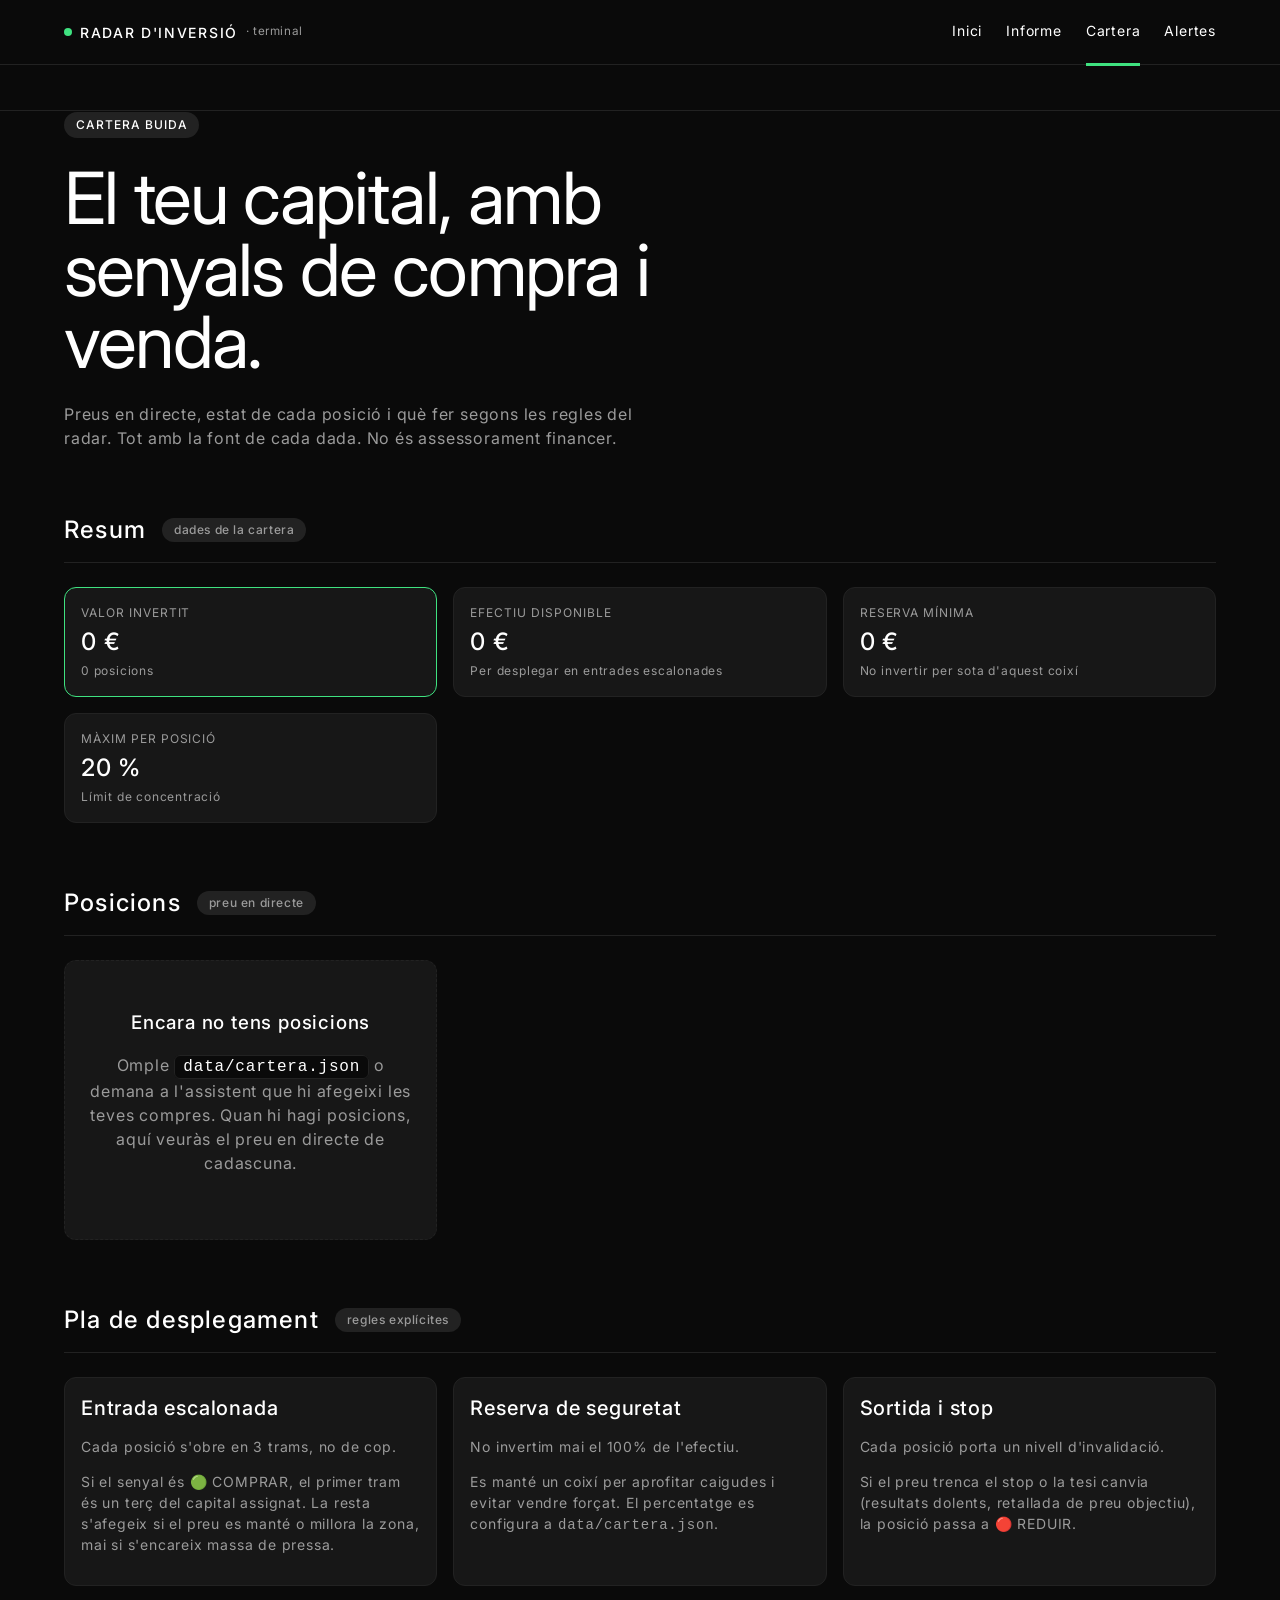
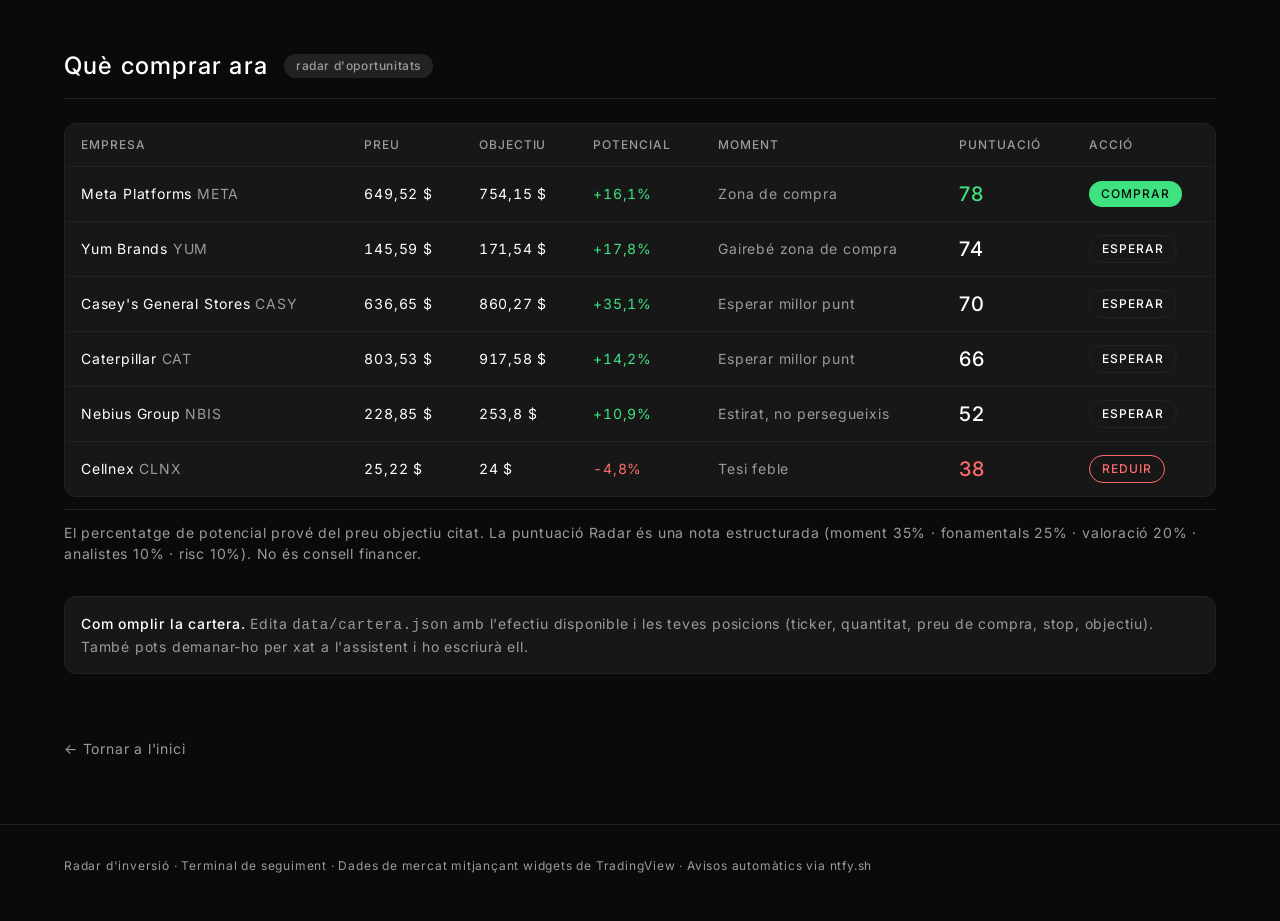
==== cartera.html @ 24cc60ab "Sandclock UI + cartera amb widgets, radar d'accio i alertes ntfy automatiques" ====
<!DOCTYPE html>
<html lang="ca">
<head>
<meta charset="UTF-8">
<meta name="viewport" content="width=device-width, initial-scale=1">
<title>Cartera · Radar d'inversió</title>
<link rel="stylesheet" href="assets/style.css">
</head>
<body>
<header class="site">
  <div class="wrap">
    <div class="brand"><span class="dot"></span> Radar d'inversió <small>· terminal</small></div>
    <nav class="top">
      <a href="index.html">Inici</a>
      <a href="reports/2026-09-11.html">Informe</a>
      <a href="cartera.html" class="active">Cartera</a>
      <a href="alertes.html">Alertes</a>
    </nav>
  </div>
</header>

<div id="ticker-tape"></div>

<main class="wrap">
  <section class="hero">
    <div class="badge">Cartera buida</div>
    <h1>El teu capital, amb senyals de compra i venda.</h1>
    <p>Preus en directe, estat de cada posició i què fer segons les regles del radar. Tot amb la font de cada dada. No és assessorament financer.</p>
  </section>

  <h2 class="section-title">Resum <span class="pill">dades de la cartera</span></h2>
  <div class="grid">
    <div class="stat live">
      <div class="lbl">Valor invertit</div>
      <div class="val" id="stat-invertit">— €</div>
      <div class="sub" id="stat-posicions">0 posicions</div>
    </div>
    <div class="stat">
      <div class="lbl">Efectiu disponible</div>
      <div class="val" id="stat-efectiu">— €</div>
      <div class="sub">Per desplegar en entrades escalonades</div>
    </div>
    <div class="stat">
      <div class="lbl">Reserva mínima</div>
      <div class="val" id="stat-reserva">— €</div>
      <div class="sub">No invertir per sota d'aquest coixí</div>
    </div>
    <div class="stat">
      <div class="lbl">Màxim per posició</div>
      <div class="val" id="stat-max">— %</div>
      <div class="sub">Límit de concentració</div>
    </div>
  </div>

  <h2 class="section-title">Posicions <span class="pill">preu en directe</span></h2>
  <div class="table-wrap" id="posicions-wrap" hidden>
    <table class="portfolio-table">
      <thead>
        <tr>
          <th>Empresa</th><th>Ticker</th><th>Quantitat</th><th>Preu compra</th>
          <th>Stop</th><th>Objectiu</th><th>Acció</th>
        </tr>
      </thead>
      <tbody id="posicions-body"></tbody>
    </table>
  </div>
  <div class="grid" id="portfolio-widgets" style="margin-top:16px"></div>

  <h2 class="section-title">Pla de desplegament <span class="pill">regles explícites</span></h2>
  <div class="grid">
    <div class="card">
      <h3>Entrada escalonada</h3>
      <p class="meta">Cada posició s'obre en 3 trams, no de cop.</p>
      <p style="color:var(--color-ash);font-size:14px">Si el senyal és 🟢 COMPRAR, el primer tram és un terç del capital assignat. La resta s'afegeix si el preu es manté o millora la zona, mai si s'encareix massa de pressa.</p>
    </div>
    <div class="card">
      <h3>Reserva de seguretat</h3>
      <p class="meta">No invertim mai el 100% de l'efectiu.</p>
      <p style="color:var(--color-ash);font-size:14px">Es manté un coixí per aprofitar caigudes i evitar vendre forçat. El percentatge es configura a <code>data/cartera.json</code>.</p>
    </div>
    <div class="card">
      <h3>Sortida i stop</h3>
      <p class="meta">Cada posició porta un nivell d'invalidació.</p>
      <p style="color:var(--color-ash);font-size:14px">Si el preu trenca el stop o la tesi canvia (resultats dolents, retallada de preu objectiu), la posició passa a 🔴 REDUIR.</p>
    </div>
  </div>

  <h2 class="section-title">Què comprar ara <span class="pill">radar d'oportunitats</span></h2>
  <div class="table-wrap">
    <table class="market-table" id="radar-table">
      <thead>
        <tr>
          <th>Empresa</th><th>Preu</th><th>Objectiu</th><th>Potencial</th>
          <th>Moment</th><th>Puntuació</th><th>Acció</th>
        </tr>
      </thead>
      <tbody id="radar-body">
        <tr><td colspan="7" class="lbl">Carregant…</td></tr>
      </tbody>
    </table>
  </div>
  <p class="source" style="margin-top:12px">El percentatge de potencial prové del preu objectiu citat. La puntuació Radar és una nota estructurada (moment 35% · fonamentals 25% · valoració 20% · analistes 10% · risc 10%). No és consell financer.</p>

  <div class="notice">
    <b>Com omplir la cartera.</b> Edita <code>data/cartera.json</code> amb l'efectiu disponible i les teves posicions (ticker, quantitat, preu de compra, stop, objectiu). També pots demanar-ho per xat a l'assistent i ho escriurà ell.
  </div>

  <a class="back" href="index.html">← Tornar a l'inici</a>
</main>

<footer class="site">
  <div class="wrap">
    Radar d'inversió · Terminal de seguiment · Dades de mercat mitjançant widgets de TradingView · Avisos automàtics via ntfy.sh
  </div>
</footer>

<script>
(function () {
  function getJSON(url) {
    if (location.protocol === "file:") return Promise.reject(new Error("file://"));
    return fetch(url, { cache: "no-store" }).then(function (r) { return r.json(); });
  }

  function fmt(n) {
    return (n === null || n === undefined) ? "—" : n.toLocaleString("ca-ES", { maximumFractionDigits: 2 });
  }

  var ACTION = {
    buy:    { cls: "buy",    label: "COMPRAR" },
    wait:   { cls: "wait",   label: "ESPERAR" },
    reduce: { cls: "reduce", label: "REDUIR" }
  };

  function scoreCls(s) { return s >= 75 ? "high" : (s >= 45 ? "mid" : "low"); }

  Promise.all([
    getJSON("data/cartera.json").catch(function () { return null; }),
    getJSON("data/radar.json").catch(function () { return null; })
  ]).then(function (res) {
    var c = res[0], radar = res[1];
    if (!c) return;

    var invertit = 0;
    (c.posicions || []).forEach(function (p) {
      invertit += (p.quantitat || 0) * (p.preu_compra || 0);
    });
    var efectiu = c.efectiu || 0;
    var total = invertit + efectiu;
    var reservaPct = (c.perfil && c.perfil.reserva_minima_pct) || 15;

    document.getElementById("stat-invertit").textContent = fmt(invertit) + " €";
    document.getElementById("stat-posicions").textContent = (c.posicions || []).length + " posicions";
    document.getElementById("stat-efectiu").textContent = fmt(efectiu) + " €";
    document.getElementById("stat-reserva").textContent = fmt(total * reservaPct / 100) + " €";
    document.getElementById("stat-max").textContent = ((c.perfil && c.perfil.max_pct_per_posicio) || 20) + " %";

    if ((c.posicions || []).length) {
      var wrap = document.getElementById("posicions-wrap");
      var body = document.getElementById("posicions-body");
      wrap.hidden = false;
      body.innerHTML = "";
      (c.posicions || []).forEach(function (p) {
        var a = ACTION[p.accio] || ACTION.wait;
        var tr = document.createElement("tr");
        tr.innerHTML =
          "<td>" + (p.nom || "") + "</td>" +
          "<td class='lbl'>" + (p.ticker || "") + "</td>" +
          "<td class='num'>" + fmt(p.quantitat) + "</td>" +
          "<td class='num'>" + fmt(p.preu_compra) + " €</td>" +
          "<td class='num'>" + fmt(p.stop) + "</td>" +
          "<td class='num'>" + fmt(p.objectiu) + "</td>" +
          "<td><span class='action " + a.cls + "'>" + a.label + "</span></td>";
        body.appendChild(tr);
      });
    }

    if (!radar) return;
    var tb = document.getElementById("radar-body");
    tb.innerHTML = "";
    (radar.empreses || []).forEach(function (e) {
      var a = ACTION[e.action] || ACTION.wait;
      var upCls = (e.upside_pct >= 0) ? "up" : "down";
      var moment = e.moment || "—";
      var tr = document.createElement("tr");
      tr.innerHTML =
        "<td>" + e.name + " <span class='lbl'>" + e.ticker + "</span></td>" +
        "<td class='num'>" + fmt(e.price) + " $</td>" +
        "<td class='num'>" + fmt(e.target) + " $</td>" +
        "<td class='num " + upCls + "'>" + (e.upside_pct > 0 ? "+" : "") + fmt(e.upside_pct) + "%</td>" +
        "<td class='lbl'>" + moment + "</td>" +
        "<td><span class='score " + scoreCls(e.score) + "'>" + e.score + "</span></td>" +
        "<td><span class='action " + a.cls + "'>" + a.label + "</span></td>";
      tb.appendChild(tr);
    });
  });
})();
</script>
<script src="assets/widgets.js"></script>
</body>
</html>
---- assets/style.css ----
@import url('https://fonts.googleapis.com/css2?family=Inter:wght@400;500&display=swap');
@import url('https://api.fontshare.com/v2/css?f[]=satoshi@400&display=swap');

/* ============================================================
   Sandclock — DeFi command terminal at midnight
   Matte black canvas, hairline graphite borders, one mint signal.
   ============================================================ */

:root {
  /* Colors */
  --color-abyss: #0a0a0a;
  --color-carbon: #171717;
  --color-graphite: #222222;
  --color-ash: #9b9b9b;
  --color-chalk: #ffffff;
  --color-signal-mint: #3fe280;
  /* Functional exception: negative money signal only (see Do's/Don'ts) */
  --color-signal-down: #ff6b6b;

  /* Typography */
  --font-aeonik: 'Satoshi', 'Inter', ui-sans-serif, system-ui, -apple-system, "Segoe UI", Roboto, sans-serif;
  --font-inter: 'Inter', ui-sans-serif, system-ui, -apple-system, "Segoe UI", Roboto, sans-serif;

  --text-caption: 14px;
  --text-body: 16px;
  --text-subheading: 20px;
  --text-heading-sm: 24px;
  --text-heading: 36px;
  --text-display: 72px;

  /* Spacing */
  --spacing-8: 8px;
  --spacing-16: 16px;
  --spacing-24: 24px;
  --spacing-32: 32px;
  --spacing-40: 40px;
  --spacing-48: 48px;
  --spacing-64: 64px;

  /* Layout */
  --page-max-width: 1200px;

  /* Radius */
  --radius-cards: 12px;
  --radius-pills: 9999px;
  --radius-buttons: 16px;

  /* Surface aliases */
  --bg: var(--color-abyss);
  --bg-card: var(--color-carbon);
  --border: var(--color-graphite);
  --text: var(--color-chalk);
  --muted: var(--color-ash);
  --accent: var(--color-signal-mint);
}

* { box-sizing: border-box; }

html { scroll-behavior: smooth; }

body {
  margin: 0;
  background: var(--color-abyss);
  color: var(--color-chalk);
  font-family: var(--font-inter);
  font-size: var(--text-body);
  font-weight: 400;
  line-height: 1.5;
  letter-spacing: 0.05em;
  min-height: 100vh;
  -webkit-font-smoothing: antialiased;
}

a { color: var(--color-chalk); text-decoration: none; }
a:hover { color: var(--color-signal-mint); }

.wrap { max-width: var(--page-max-width); margin: 0 auto; padding: 0 var(--spacing-24); }

/* ---------- Header ---------- */
header.site {
  border-bottom: 1px solid var(--color-graphite);
  background: var(--color-abyss);
  position: sticky;
  top: 0;
  z-index: 30;
}

header.site .wrap {
  display: flex;
  align-items: center;
  justify-content: space-between;
  height: 64px;
  gap: var(--spacing-16);
}

.brand {
  display: flex;
  align-items: center;
  gap: var(--spacing-8);
  font-weight: 500;
  font-size: var(--text-caption);
  text-transform: uppercase;
  letter-spacing: 0.12em;
}

.brand .dot {
  width: 8px;
  height: 8px;
  border-radius: var(--radius-pills);
  background: var(--color-signal-mint);
}

.brand small { color: var(--color-ash); font-weight: 400; text-transform: none; letter-spacing: 0.05em; }

nav.top { display: flex; align-items: center; gap: var(--spacing-24); }
nav.top a {
  color: var(--color-chalk);
  font-size: var(--text-caption);
  font-weight: 400;
  padding: 22px 0;
  border-bottom: 3px solid transparent;
}
nav.top a:hover { color: var(--color-chalk); }
nav.top a.active { border-bottom-color: var(--color-signal-mint); }

/* ---------- Buttons ---------- */
.btn {
  display: inline-flex;
  align-items: center;
  gap: var(--spacing-8);
  background: var(--color-signal-mint);
  color: var(--color-abyss);
  font-family: var(--font-inter);
  font-weight: 500;
  font-size: var(--text-body);
  letter-spacing: 0.05em;
  border: none;
  border-radius: var(--radius-buttons);
  padding: 12px 24px;
  cursor: pointer;
}
.btn:hover { filter: brightness(0.94); }
.btn.ghost {
  background: transparent;
  color: var(--color-chalk);
  border: 1px solid var(--color-graphite);
}
.btn.ghost:hover { border-color: var(--color-ash); filter: none; }
.btn.pill { border-radius: var(--radius-pills); }

/* ---------- Ticker tape ---------- */
#ticker-tape { height: 46px; border-bottom: 1px solid var(--color-graphite); background: var(--color-abyss); overflow: hidden; }

/* ---------- Hero ---------- */
.hero { padding: var(--spacing-80) 0 var(--spacing-48); }
.hero h1 {
  font-family: var(--font-aeonik);
  font-weight: 400;
  font-size: var(--text-display);
  line-height: 1;
  letter-spacing: -0.025em;
  margin: 0 0 var(--spacing-24);
  max-width: 16ch;
}
.hero p { color: var(--color-ash); max-width: 62ch; margin: 0; font-size: var(--text-body); }

.badge {
  display: inline-block;
  font-size: 12px;
  font-weight: 500;
  letter-spacing: 0.08em;
  text-transform: uppercase;
  color: var(--color-chalk);
  background: var(--color-graphite);
  padding: 4px 12px;
  border-radius: var(--radius-pills);
  margin-bottom: var(--spacing-24);
}

/* ---------- Section titles ---------- */
.section-title {
  display: flex;
  align-items: center;
  gap: var(--spacing-16);
  font-size: var(--text-heading-sm);
  font-weight: 500;
  letter-spacing: 1.2px;
  line-height: 1.33;
  margin: var(--spacing-64) 0 var(--spacing-24);
  padding-bottom: var(--spacing-16);
  border-bottom: 1px solid var(--color-graphite);
}
.section-title .pill {
  font-size: 12px;
  font-weight: 500;
  color: var(--color-ash);
  background: var(--color-graphite);
  border: none;
  border-radius: var(--radius-pills);
  padding: 4px 12px;
  letter-spacing: 0.05em;
}

/* ---------- Cards ---------- */
.grid { display: grid; gap: var(--spacing-16); grid-template-columns: repeat(auto-fill, minmax(320px, 1fr)); }

.card {
  background: var(--color-carbon);
  border: 1px solid var(--color-graphite);
  border-radius: var(--radius-cards);
  padding: var(--spacing-16);
}
.card h3 { margin: 0 0 var(--spacing-8); font-size: var(--text-subheading); font-weight: 500; line-height: 1.4; }
.card .meta { color: var(--color-ash); font-size: var(--text-caption); margin-bottom: var(--spacing-8); }

.op { border-left: 1px solid var(--color-graphite); }
.op.green, .op.red, .op.amber { border-left: 1px solid var(--color-graphite); }

.tags { display: flex; flex-wrap: wrap; gap: var(--spacing-8); margin-top: var(--spacing-8); }
.tag {
  font-size: 12px;
  font-weight: 500;
  padding: 4px 12px;
  border-radius: var(--radius-pills);
  background: var(--color-graphite);
  color: var(--color-chalk);
  border: none;
}
.tag.noticia, .tag.estimacio, .tag.rumor { color: var(--color-chalk); }

.ticker { color: var(--color-ash); font-size: var(--text-caption); font-weight: 400; }
.op .row { margin: var(--spacing-8) 0; font-size: var(--text-caption); }
.op .row b { font-weight: 500; color: var(--color-chalk); }
.op .row span { color: var(--color-ash); }

.risk {
  background: var(--color-abyss);
  border: 1px solid var(--color-graphite);
  border-radius: var(--radius-cards);
  padding: 12px;
  font-size: var(--text-caption);
  margin-top: var(--spacing-16);
  color: var(--color-ash);
}
.risk b { color: var(--color-chalk); font-weight: 500; }

.source {
  font-size: var(--text-caption);
  color: var(--color-ash);
  margin-top: var(--spacing-16);
  padding-top: 12px;
  border-top: 1px solid var(--color-graphite);
}
.source a { color: var(--color-ash); text-decoration: underline; text-underline-offset: 3px; }
.source a:hover { color: var(--color-signal-mint); }

/* ---------- Opportunity hero (live signal) ---------- */
.op-hero {
  background: var(--color-carbon);
  border: 1px solid var(--color-signal-mint);
  border-radius: var(--radius-cards);
  padding: var(--spacing-24);
}
.op-hero .pct { font-size: var(--text-heading); font-weight: 500; color: var(--color-signal-mint); line-height: 1.11; }
.op-hero .pct.neg { color: var(--color-signal-down); }
.op-hero h3 { margin: var(--spacing-8) 0 4px; font-size: var(--text-subheading); font-weight: 500; }
.op-hero .sub { color: var(--color-ash); font-size: var(--text-caption); }

/* ---------- Action labels ---------- */
.action {
  display: inline-flex;
  align-items: center;
  gap: 6px;
  font-size: 12px;
  font-weight: 500;
  letter-spacing: 0.08em;
  text-transform: uppercase;
  border-radius: var(--radius-pills);
  padding: 4px 12px;
  white-space: nowrap;
}
.action.buy { background: var(--color-signal-mint); color: var(--color-abyss); }
.action.wait { background: transparent; color: var(--color-chalk); border: 1px solid var(--color-graphite); }
.action.reduce { background: transparent; color: var(--color-signal-down); border: 1px solid var(--color-signal-down); }

.score { font-size: var(--text-subheading); font-weight: 500; }
.score.high { color: var(--color-signal-mint); }
.score.mid { color: var(--color-chalk); }
.score.low { color: var(--color-signal-down); }

/* ---------- Counter ---------- */
.counter { display: flex; gap: var(--spacing-48); flex-wrap: wrap; margin: var(--spacing-24) 0 0; }
.counter div { min-width: 96px; }
.counter .n { font-size: var(--text-heading); font-weight: 500; line-height: 1.11; color: var(--color-chalk); }
.counter .l { font-size: 12px; color: var(--color-ash); text-transform: uppercase; letter-spacing: 0.08em; margin-top: 4px; }

/* ---------- Report head / list ---------- */
.report-head { padding: var(--spacing-64) 0 var(--spacing-16); }
.report-head h1 { font-family: var(--font-aeonik); font-weight: 400; font-size: var(--text-heading); line-height: 1.11; letter-spacing: -0.01em; margin: var(--spacing-8) 0; max-width: 24ch; }
.report-head .meta { color: var(--color-ash); font-size: var(--text-caption); }

.report-item {
  display: flex;
  justify-content: space-between;
  align-items: center;
  gap: var(--spacing-16);
  padding: var(--spacing-16);
  border: 1px solid var(--color-graphite);
  border-radius: var(--radius-cards);
  background: var(--color-carbon);
  margin-bottom: var(--spacing-8);
}
.report-item .date { color: var(--color-ash); font-size: var(--text-caption); min-width: 110px; }
.report-item .title { flex: 1; font-weight: 500; }
.report-item:hover { border-color: var(--color-ash); }
.report-item .count { color: var(--color-ash); font-size: 12px; text-transform: uppercase; letter-spacing: 0.08em; }

.search {
  width: 100%;
  padding: 12px 16px;
  border-radius: var(--radius-cards);
  border: 1px solid var(--color-graphite);
  background: var(--color-carbon);
  color: var(--color-chalk);
  font-family: var(--font-inter);
  font-size: var(--text-caption);
  letter-spacing: 0.05em;
  margin-bottom: var(--spacing-16);
}
.search:focus { outline: none; border-color: var(--color-signal-mint); }
.search::placeholder { color: var(--color-ash); }

/* ---------- Feed ---------- */
.filters { display: flex; flex-wrap: wrap; gap: var(--spacing-8); margin: var(--spacing-8) 0 var(--spacing-24); }
.filters button {
  background: transparent;
  border: 1px solid var(--color-graphite);
  color: var(--color-ash);
  border-radius: var(--radius-pills);
  padding: 6px 16px;
  font-family: var(--font-inter);
  font-size: 12px;
  font-weight: 500;
  letter-spacing: 0.08em;
  text-transform: uppercase;
  cursor: pointer;
}
.filters button:hover { color: var(--color-chalk); }
.filters button.active { background: var(--color-chalk); color: var(--color-abyss); border-color: var(--color-chalk); }

.feed { display: flex; flex-direction: column; gap: var(--spacing-8); }

.feed-item {
  display: flex;
  gap: var(--spacing-16);
  align-items: flex-start;
  padding: var(--spacing-16);
  border: 1px solid var(--color-graphite);
  border-radius: var(--radius-cards);
  background: var(--color-carbon);
}
.feed-item[data-region] { border-left: 1px solid var(--color-graphite); }
.feed-item:hover { border-color: var(--color-ash); }

.feed-item .fbadge {
  flex: 0 0 auto;
  font-size: 12px;
  font-weight: 500;
  letter-spacing: 0.08em;
  text-transform: uppercase;
  padding: 4px 12px;
  border-radius: var(--radius-pills);
  background: var(--color-graphite);
  color: var(--color-chalk);
  margin-top: 2px;
  white-space: nowrap;
}
.feed-item h4 { margin: 0; font-size: var(--text-caption); font-weight: 500; letter-spacing: 0.7px; }
.feed-item p { margin: 4px 0 0; color: var(--color-ash); font-size: var(--text-caption); }
.feed-item .fsrc { margin-top: var(--spacing-8); }
.feed-item .fsrc a { font-size: 12px; color: var(--color-ash); text-decoration: underline; text-underline-offset: 3px; }
.feed-item .fsrc a:hover { color: var(--color-signal-mint); }

/* ---------- Tables ---------- */
.table-wrap { border: 1px solid var(--color-graphite); border-radius: var(--radius-cards); overflow-x: auto; background: var(--color-carbon); }
.market-table { width: 100%; border-collapse: collapse; font-size: var(--text-caption); }
.market-table th, .market-table td { text-align: left; padding: 12px 16px; border-bottom: 1px solid var(--color-graphite); }
.market-table th { color: var(--color-ash); font-weight: 500; font-size: 12px; text-transform: uppercase; letter-spacing: 0.08em; }
.market-table tr:last-child td { border-bottom: none; }
.market-table td.num { font-variant-numeric: tabular-nums; }
.market-table .lbl { color: var(--color-ash); }
.lbl { color: var(--color-ash); }
.up { color: var(--color-signal-mint); }
.down { color: var(--color-signal-down); }

/* ---------- Notice ---------- */
.notice {
  background: var(--color-carbon);
  border: 1px solid var(--color-graphite);
  border-radius: var(--radius-cards);
  padding: var(--spacing-16);
  font-size: var(--text-caption);
  color: var(--color-ash);
  margin: var(--spacing-32) 0;
}
.notice b { color: var(--color-chalk); font-weight: 500; }

/* ---------- Widgets ---------- */
.widget-box {
  background: var(--color-carbon);
  border: 1px solid var(--color-graphite);
  border-radius: var(--radius-cards);
  padding: var(--spacing-8);
  min-height: 240px;
  overflow: hidden;
}
.widget-box.live { border-color: var(--color-signal-mint); }
.widget-box .wlabel { font-size: 12px; text-transform: uppercase; letter-spacing: 0.08em; color: var(--color-ash); padding: var(--spacing-8) var(--spacing-8) 0; }

/* ---------- Portfolio ---------- */
.portfolio-table { width: 100%; border-collapse: collapse; font-size: var(--text-caption); }
.portfolio-table th, .portfolio-table td { text-align: left; padding: 12px 16px; border-bottom: 1px solid var(--color-graphite); white-space: nowrap; }
.portfolio-table th { color: var(--color-ash); font-weight: 500; font-size: 12px; text-transform: uppercase; letter-spacing: 0.08em; }
.portfolio-table td.num { font-variant-numeric: tabular-nums; text-align: right; }

.stat { background: var(--color-carbon); border: 1px solid var(--color-graphite); border-radius: var(--radius-cards); padding: var(--spacing-16); }
.stat.live { border-color: var(--color-signal-mint); }
.stat .lbl { font-size: 12px; text-transform: uppercase; letter-spacing: 0.08em; color: var(--color-ash); }
.stat .val { font-size: var(--text-heading-sm); font-weight: 500; margin-top: 4px; line-height: 1.33; }
.stat .sub { font-size: 12px; color: var(--color-ash); margin-top: 4px; }

.empty {
  border: 1px dashed var(--color-graphite);
  border-radius: var(--radius-cards);
  padding: var(--spacing-48) var(--spacing-24);
  text-align: center;
  color: var(--color-ash);
  background: var(--color-carbon);
}
.empty h3 { color: var(--color-chalk); font-weight: 500; margin: 0 0 var(--spacing-8); }
.empty code { background: var(--color-abyss); border: 1px solid var(--color-graphite); border-radius: 6px; padding: 2px 8px; color: var(--color-chalk); }

/* ---------- Alerts ---------- */
.alert-item {
  display: flex;
  gap: var(--spacing-16);
  align-items: flex-start;
  padding: var(--spacing-16);
  border: 1px solid var(--color-graphite);
  border-radius: var(--radius-cards);
  background: var(--color-carbon);
  margin-bottom: var(--spacing-8);
}
.alert-item .akind {
  flex: 0 0 auto;
  font-size: 12px;
  font-weight: 500;
  letter-spacing: 0.08em;
  text-transform: uppercase;
  border-radius: var(--radius-pills);
  padding: 4px 12px;
  background: var(--color-graphite);
  color: var(--color-chalk);
}
.alert-item .akind.price { background: var(--color-signal-mint); color: var(--color-abyss); }
.alert-item .akind.news { background: transparent; border: 1px solid var(--color-graphite); }
.alert-item h4 { margin: 0 0 4px; font-size: var(--text-caption); font-weight: 500; }
.alert-item p { margin: 0; font-size: var(--text-caption); color: var(--color-ash); }
.alert-item .atime { font-size: 12px; color: var(--color-ash); margin-top: var(--spacing-8); }

/* ---------- Services / misc ---------- */
.services { display: grid; gap: var(--spacing-16); grid-template-columns: repeat(auto-fit, minmax(260px, 1fr)); }
.service { background: var(--color-carbon); border: 1px solid var(--color-graphite); border-radius: var(--radius-cards); padding: var(--spacing-16); }
.service h4 { margin: 0 0 var(--spacing-8); font-size: var(--text-body); font-weight: 500; }
.service p { margin: 0; color: var(--color-ash); font-size: var(--text-caption); }

.back { display: inline-block; margin: var(--spacing-32) 0 0; color: var(--color-ash); font-size: var(--text-caption); }
.back:hover { color: var(--color-signal-mint); }

footer.site {
  border-top: 1px solid var(--color-graphite);
  margin-top: var(--spacing-64);
  padding: var(--spacing-32) 0 var(--spacing-48);
  color: var(--color-ash);
  font-size: 12px;
}

@media (max-width: 720px) {
  .hero h1 { font-size: 40px; }
  .report-item { flex-wrap: wrap; }
  nav.top { gap: var(--spacing-16); }
  nav.top a { font-size: 12px; }
  .counter { gap: var(--spacing-24); }
}
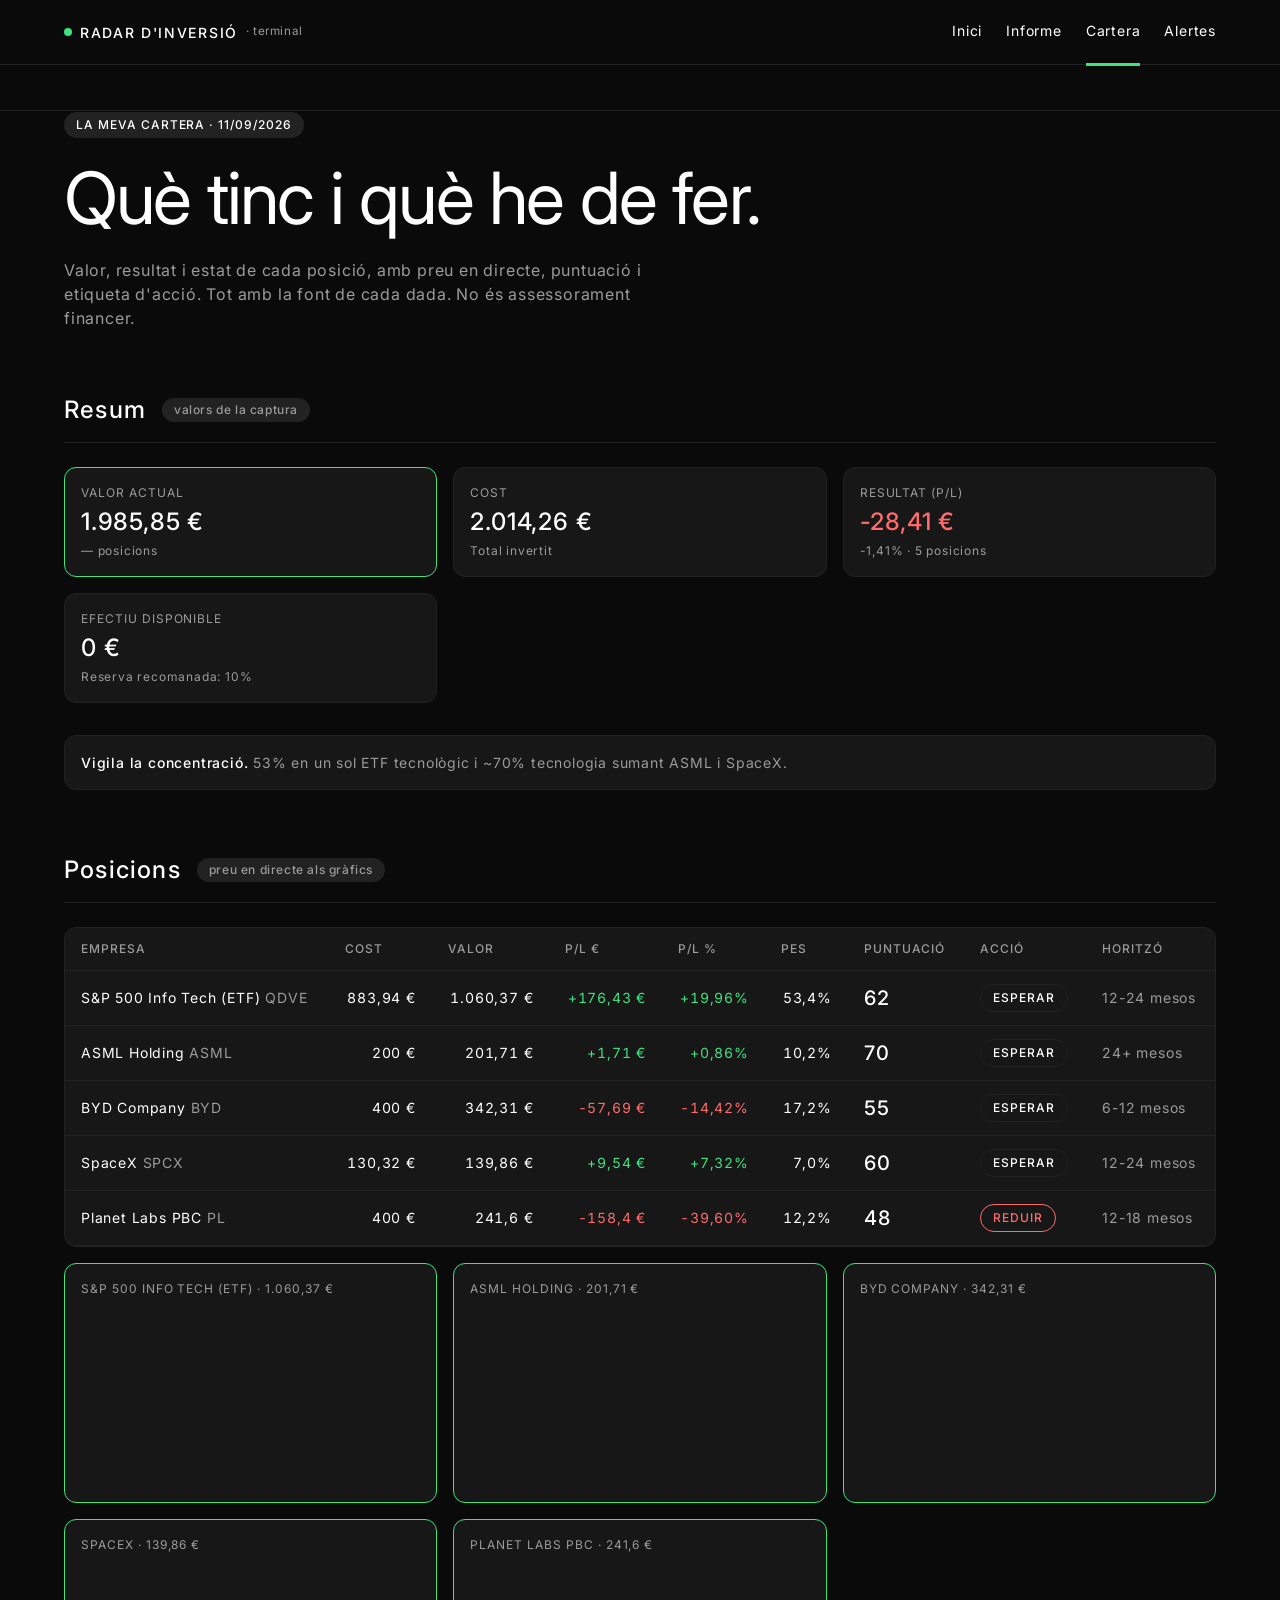
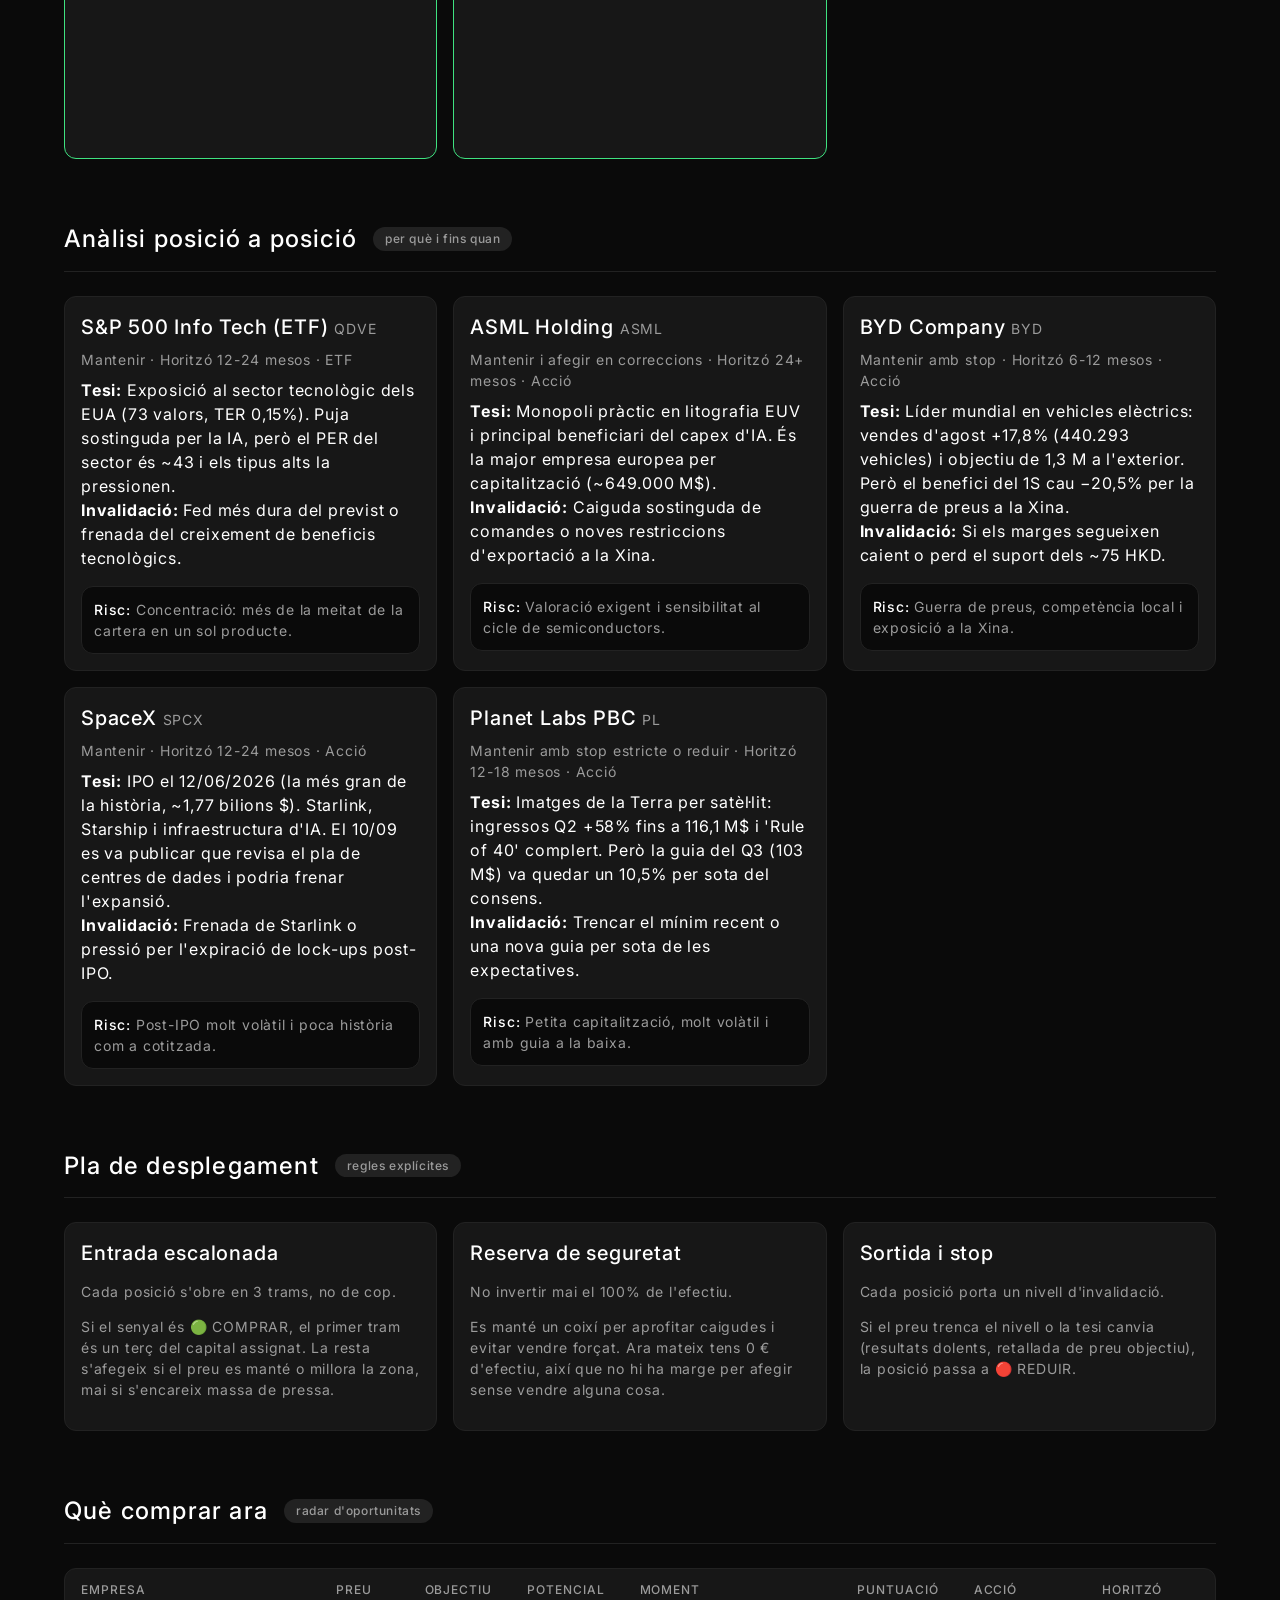
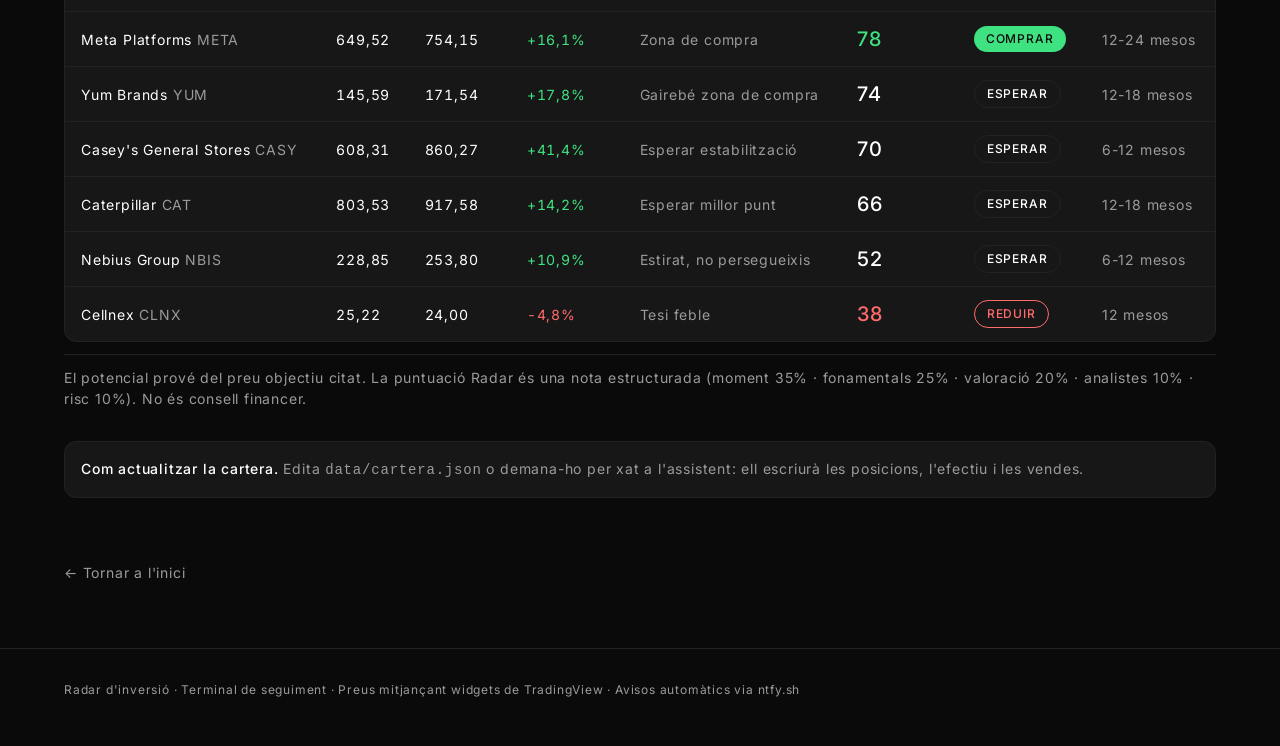
==== commit 3d4baa20: "informe nomes del dia + cartera de l'usuari amb analisi, horitzo i grafics" ====
--- a/cartera.html
+++ b/cartera.html
@@ -23,48 +23,54 @@
 
 <main class="wrap">
   <section class="hero">
-    <div class="badge">Cartera buida</div>
-    <h1>El teu capital, amb senyals de compra i venda.</h1>
-    <p>Preus en directe, estat de cada posició i què fer segons les regles del radar. Tot amb la font de cada dada. No és assessorament financer.</p>
+    <div class="badge">La meva cartera · 11/09/2026</div>
+    <h1>Què tinc i què he de fer.</h1>
+    <p>Valor, resultat i estat de cada posició, amb preu en directe, puntuació i etiqueta d'acció. Tot amb la font de cada dada. No és assessorament financer.</p>
   </section>
 
-  <h2 class="section-title">Resum <span class="pill">dades de la cartera</span></h2>
+  <h2 class="section-title">Resum <span class="pill">valors de la captura</span></h2>
   <div class="grid">
     <div class="stat live">
-      <div class="lbl">Valor invertit</div>
-      <div class="val" id="stat-invertit">— €</div>
-      <div class="sub" id="stat-posicions">0 posicions</div>
+      <div class="lbl">Valor actual</div>
+      <div class="val" id="s-valor">— €</div>
+      <div class="sub" id="s-posicions">— posicions</div>
+    </div>
+    <div class="stat">
+      <div class="lbl">Cost</div>
+      <div class="val" id="s-cost">— €</div>
+      <div class="sub">Total invertit</div>
+    </div>
+    <div class="stat">
+      <div class="lbl">Resultat (P/L)</div>
+      <div class="val" id="s-pl">— €</div>
+      <div class="sub" id="s-plpct">—</div>
     </div>
     <div class="stat">
       <div class="lbl">Efectiu disponible</div>
-      <div class="val" id="stat-efectiu">— €</div>
-      <div class="sub">Per desplegar en entrades escalonades</div>
-    </div>
-    <div class="stat">
-      <div class="lbl">Reserva mínima</div>
-      <div class="val" id="stat-reserva">— €</div>
-      <div class="sub">No invertir per sota d'aquest coixí</div>
-    </div>
-    <div class="stat">
-      <div class="lbl">Màxim per posició</div>
-      <div class="val" id="stat-max">— %</div>
-      <div class="sub">Límit de concentració</div>
-    </div>
-  </div>
-
-  <h2 class="section-title">Posicions <span class="pill">preu en directe</span></h2>
-  <div class="table-wrap" id="posicions-wrap" hidden>
+      <div class="val" id="s-efectiu">— €</div>
+      <div class="sub">Reserva recomanada: 10%</div>
+    </div>
+  </div>
+  <div class="notice" id="s-alerta" hidden></div>
+
+  <h2 class="section-title">Posicions <span class="pill">preu en directe als gràfics</span></h2>
+  <div class="table-wrap">
     <table class="portfolio-table">
       <thead>
         <tr>
-          <th>Empresa</th><th>Ticker</th><th>Quantitat</th><th>Preu compra</th>
-          <th>Stop</th><th>Objectiu</th><th>Acció</th>
+          <th>Empresa</th><th>Cost</th><th>Valor</th><th>P/L €</th><th>P/L %</th>
+          <th>Pes</th><th>Puntuació</th><th>Acció</th><th>Horitzó</th>
         </tr>
       </thead>
-      <tbody id="posicions-body"></tbody>
+      <tbody id="posicions-body">
+        <tr><td colspan="9" class="lbl">Carregant…</td></tr>
+      </tbody>
     </table>
   </div>
   <div class="grid" id="portfolio-widgets" style="margin-top:16px"></div>
+
+  <h2 class="section-title">Anàlisi posició a posició <span class="pill">per què i fins quan</span></h2>
+  <div class="grid" id="analisi"></div>
 
   <h2 class="section-title">Pla de desplegament <span class="pill">regles explícites</span></h2>
   <div class="grid">
@@ -75,34 +81,34 @@
     </div>
     <div class="card">
       <h3>Reserva de seguretat</h3>
-      <p class="meta">No invertim mai el 100% de l'efectiu.</p>
-      <p style="color:var(--color-ash);font-size:14px">Es manté un coixí per aprofitar caigudes i evitar vendre forçat. El percentatge es configura a <code>data/cartera.json</code>.</p>
+      <p class="meta">No invertir mai el 100% de l'efectiu.</p>
+      <p style="color:var(--color-ash);font-size:14px">Es manté un coixí per aprofitar caigudes i evitar vendre forçat. Ara mateix tens 0 € d'efectiu, així que no hi ha marge per afegir sense vendre alguna cosa.</p>
     </div>
     <div class="card">
       <h3>Sortida i stop</h3>
       <p class="meta">Cada posició porta un nivell d'invalidació.</p>
-      <p style="color:var(--color-ash);font-size:14px">Si el preu trenca el stop o la tesi canvia (resultats dolents, retallada de preu objectiu), la posició passa a 🔴 REDUIR.</p>
+      <p style="color:var(--color-ash);font-size:14px">Si el preu trenca el nivell o la tesi canvia (resultats dolents, retallada de preu objectiu), la posició passa a 🔴 REDUIR.</p>
     </div>
   </div>
 
   <h2 class="section-title">Què comprar ara <span class="pill">radar d'oportunitats</span></h2>
   <div class="table-wrap">
-    <table class="market-table" id="radar-table">
+    <table class="market-table">
       <thead>
         <tr>
           <th>Empresa</th><th>Preu</th><th>Objectiu</th><th>Potencial</th>
-          <th>Moment</th><th>Puntuació</th><th>Acció</th>
+          <th>Moment</th><th>Puntuació</th><th>Acció</th><th>Horitzó</th>
         </tr>
       </thead>
       <tbody id="radar-body">
-        <tr><td colspan="7" class="lbl">Carregant…</td></tr>
+        <tr><td colspan="8" class="lbl">Carregant…</td></tr>
       </tbody>
     </table>
   </div>
-  <p class="source" style="margin-top:12px">El percentatge de potencial prové del preu objectiu citat. La puntuació Radar és una nota estructurada (moment 35% · fonamentals 25% · valoració 20% · analistes 10% · risc 10%). No és consell financer.</p>
+  <p class="source" style="margin-top:12px">El potencial prové del preu objectiu citat. La puntuació Radar és una nota estructurada (moment 35% · fonamentals 25% · valoració 20% · analistes 10% · risc 10%). No és consell financer.</p>
 
   <div class="notice">
-    <b>Com omplir la cartera.</b> Edita <code>data/cartera.json</code> amb l'efectiu disponible i les teves posicions (ticker, quantitat, preu de compra, stop, objectiu). També pots demanar-ho per xat a l'assistent i ho escriurà ell.
+    <b>Com actualitzar la cartera.</b> Edita <code>data/cartera.json</code> o demana-ho per xat a l'assistent: ell escriurà les posicions, l'efectiu i les vendes.
   </div>
 
   <a class="back" href="index.html">← Tornar a l'inici</a>
@@ -110,7 +116,7 @@
 
 <footer class="site">
   <div class="wrap">
-    Radar d'inversió · Terminal de seguiment · Dades de mercat mitjançant widgets de TradingView · Avisos automàtics via ntfy.sh
+    Radar d'inversió · Terminal de seguiment · Preus mitjançant widgets de TradingView · Avisos automàtics via ntfy.sh
   </div>
 </footer>
 
@@ -120,17 +126,15 @@
     if (location.protocol === "file:") return Promise.reject(new Error("file://"));
     return fetch(url, { cache: "no-store" }).then(function (r) { return r.json(); });
   }
-
-  function fmt(n) {
-    return (n === null || n === undefined) ? "—" : n.toLocaleString("ca-ES", { maximumFractionDigits: 2 });
+  function fmt(n, d) {
+    if (n === null || n === undefined) return "—";
+    return n.toLocaleString("ca-ES", { minimumFractionDigits: d || 0, maximumFractionDigits: d || 2 });
   }
-
   var ACTION = {
-    buy:    { cls: "buy",    label: "COMPRAR" },
-    wait:   { cls: "wait",   label: "ESPERAR" },
+    buy: { cls: "buy", label: "COMPRAR" },
+    wait: { cls: "wait", label: "ESPERAR" },
     reduce: { cls: "reduce", label: "REDUIR" }
   };
-
   function scoreCls(s) { return s >= 75 ? "high" : (s >= 45 ? "mid" : "low"); }
 
   Promise.all([
@@ -138,39 +142,50 @@
     getJSON("data/radar.json").catch(function () { return null; })
   ]).then(function (res) {
     var c = res[0], radar = res[1];
-    if (!c) return;
-
-    var invertit = 0;
-    (c.posicions || []).forEach(function (p) {
-      invertit += (p.quantitat || 0) * (p.preu_compra || 0);
-    });
-    var efectiu = c.efectiu || 0;
-    var total = invertit + efectiu;
-    var reservaPct = (c.perfil && c.perfil.reserva_minima_pct) || 15;
-
-    document.getElementById("stat-invertit").textContent = fmt(invertit) + " €";
-    document.getElementById("stat-posicions").textContent = (c.posicions || []).length + " posicions";
-    document.getElementById("stat-efectiu").textContent = fmt(efectiu) + " €";
-    document.getElementById("stat-reserva").textContent = fmt(total * reservaPct / 100) + " €";
-    document.getElementById("stat-max").textContent = ((c.perfil && c.perfil.max_pct_per_posicio) || 20) + " %";
-
-    if ((c.posicions || []).length) {
-      var wrap = document.getElementById("posicions-wrap");
+    if (c) {
+      var r = c.resum || {};
+      document.getElementById("s-valor").textContent = fmt(r.valor_total) + " €";
+      document.getElementById("s-cost").textContent = fmt(r.cost_total) + " €";
+      var pl = r.pl_total;
+      var plEl = document.getElementById("s-pl");
+      plEl.textContent = (pl > 0 ? "+" : "") + fmt(pl) + " €";
+      plEl.style.color = pl >= 0 ? "var(--color-signal-mint)" : "var(--color-signal-down)";
+      document.getElementById("s-plpct").textContent = (r.pl_pct > 0 ? "+" : "") + fmt(r.pl_pct, 2) + "% · " + (c.posicions || []).length + " posicions";
+      document.getElementById("s-efectiu").textContent = fmt(c.efectiu) + " €";
+      if (r.alerta_concentracio) {
+        var a = document.getElementById("s-alerta");
+        a.hidden = false;
+        a.innerHTML = "<b>Vigila la concentració.</b> " + r.alerta_concentracio;
+      }
+
       var body = document.getElementById("posicions-body");
-      wrap.hidden = false;
-      body.innerHTML = "";
+      var analisi = document.getElementById("analisi");
+      body.innerHTML = ""; analisi.innerHTML = "";
       (c.posicions || []).forEach(function (p) {
-        var a = ACTION[p.accio] || ACTION.wait;
+        var act = ACTION[p.accio] || ACTION.wait;
+        var up = p.pl_eur >= 0;
         var tr = document.createElement("tr");
         tr.innerHTML =
-          "<td>" + (p.nom || "") + "</td>" +
-          "<td class='lbl'>" + (p.ticker || "") + "</td>" +
-          "<td class='num'>" + fmt(p.quantitat) + "</td>" +
-          "<td class='num'>" + fmt(p.preu_compra) + " €</td>" +
-          "<td class='num'>" + fmt(p.stop) + "</td>" +
-          "<td class='num'>" + fmt(p.objectiu) + "</td>" +
-          "<td><span class='action " + a.cls + "'>" + a.label + "</span></td>";
+          "<td>" + p.nom + " <span class='lbl'>" + p.ticker + "</span></td>" +
+          "<td class='num'>" + fmt(p.cost) + " €</td>" +
+          "<td class='num'>" + fmt(p.valor_actual) + " €</td>" +
+          "<td class='num " + (up ? "up" : "down") + "'>" + (up ? "+" : "") + fmt(p.pl_eur) + " €</td>" +
+          "<td class='num " + (up ? "up" : "down") + "'>" + (up ? "+" : "") + fmt(p.pl_pct, 2) + "%</td>" +
+          "<td class='num'>" + fmt(p.pes_pct, 1) + "%</td>" +
+          "<td><span class='score " + scoreCls(p.score) + "'>" + p.score + "</span></td>" +
+          "<td><span class='action " + act.cls + "'>" + act.label + "</span></td>" +
+          "<td class='lbl'>" + (p.horitzo || "—") + "</td>";
         body.appendChild(tr);
+
+        var card = document.createElement("div");
+        card.className = "card";
+        card.innerHTML =
+          "<h3>" + p.nom + " <span class='ticker'>" + p.ticker + "</span></h3>" +
+          "<div class='meta'>" + (p.moment || "") + " · Horitzó " + (p.horitzo || "—") + " · " + (p.tipus || "") + "</div>" +
+          "<div class='row'><b>Tesi:</b> <span>" + (p.tesi || "") + "</span></div>" +
+          "<div class='row'><b>Invalidació:</b> <span>" + (p.invalidacio || "") + "</span></div>" +
+          "<div class='risk'><b>Risc:</b> " + (p.risc || "") + "</div>";
+        analisi.appendChild(card);
       });
     }
 
@@ -178,18 +193,21 @@
     var tb = document.getElementById("radar-body");
     tb.innerHTML = "";
     (radar.empreses || []).forEach(function (e) {
+      if (e.cartera) return;
       var a = ACTION[e.action] || ACTION.wait;
       var upCls = (e.upside_pct >= 0) ? "up" : "down";
-      var moment = e.moment || "—";
+      var upTxt = (e.upside_pct === null || e.upside_pct === undefined) ? "—"
+        : (e.upside_pct > 0 ? "+" : "") + fmt(e.upside_pct, 1) + "%";
       var tr = document.createElement("tr");
       tr.innerHTML =
         "<td>" + e.name + " <span class='lbl'>" + e.ticker + "</span></td>" +
-        "<td class='num'>" + fmt(e.price) + " $</td>" +
-        "<td class='num'>" + fmt(e.target) + " $</td>" +
-        "<td class='num " + upCls + "'>" + (e.upside_pct > 0 ? "+" : "") + fmt(e.upside_pct) + "%</td>" +
-        "<td class='lbl'>" + moment + "</td>" +
+        "<td class='num'>" + (e.price ? fmt(e.price, 2) : "—") + "</td>" +
+        "<td class='num'>" + (e.target ? fmt(e.target, 2) : "—") + "</td>" +
+        "<td class='num " + upCls + "'>" + upTxt + "</td>" +
+        "<td class='lbl'>" + (e.moment || "—") + "</td>" +
         "<td><span class='score " + scoreCls(e.score) + "'>" + e.score + "</span></td>" +
-        "<td><span class='action " + a.cls + "'>" + a.label + "</span></td>";
+        "<td><span class='action " + a.cls + "'>" + a.label + "</span></td>" +
+        "<td class='lbl'>" + (e.horitzo || "—") + "</td>";
       tb.appendChild(tr);
     });
   });
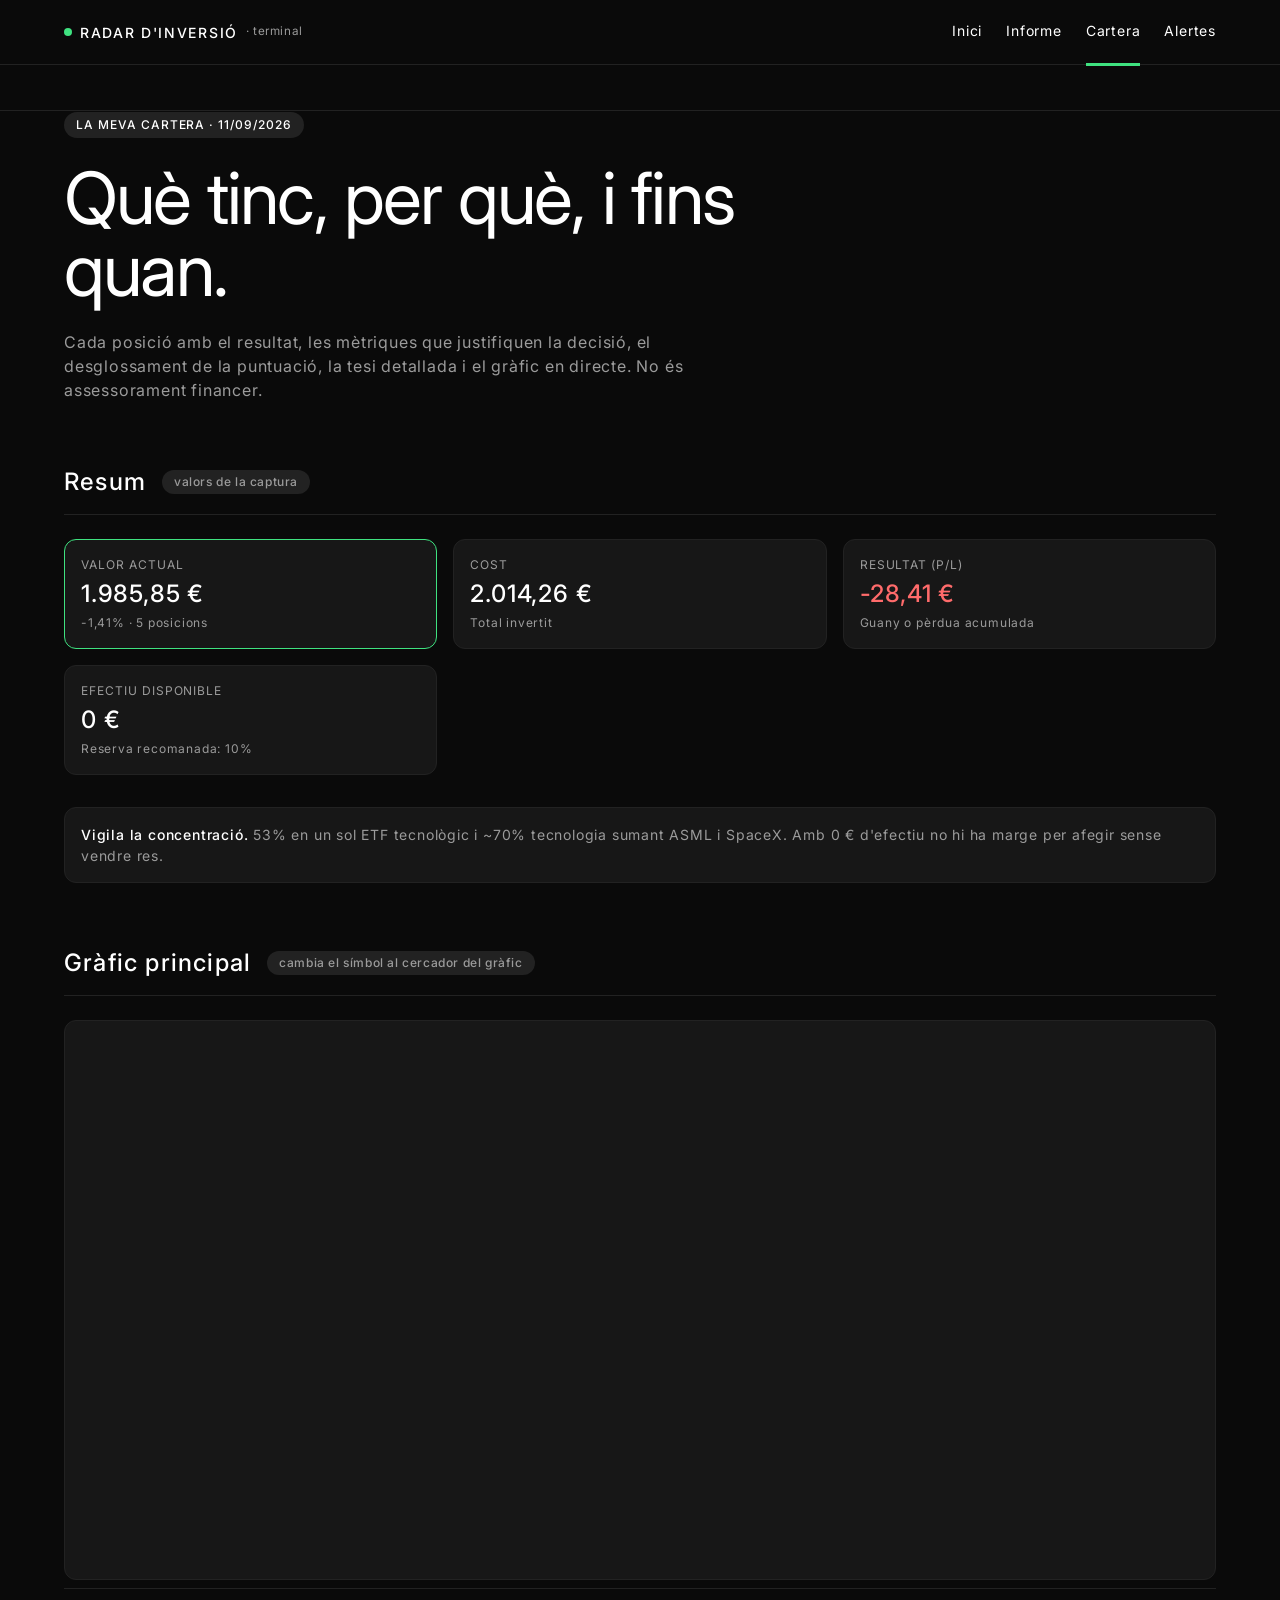
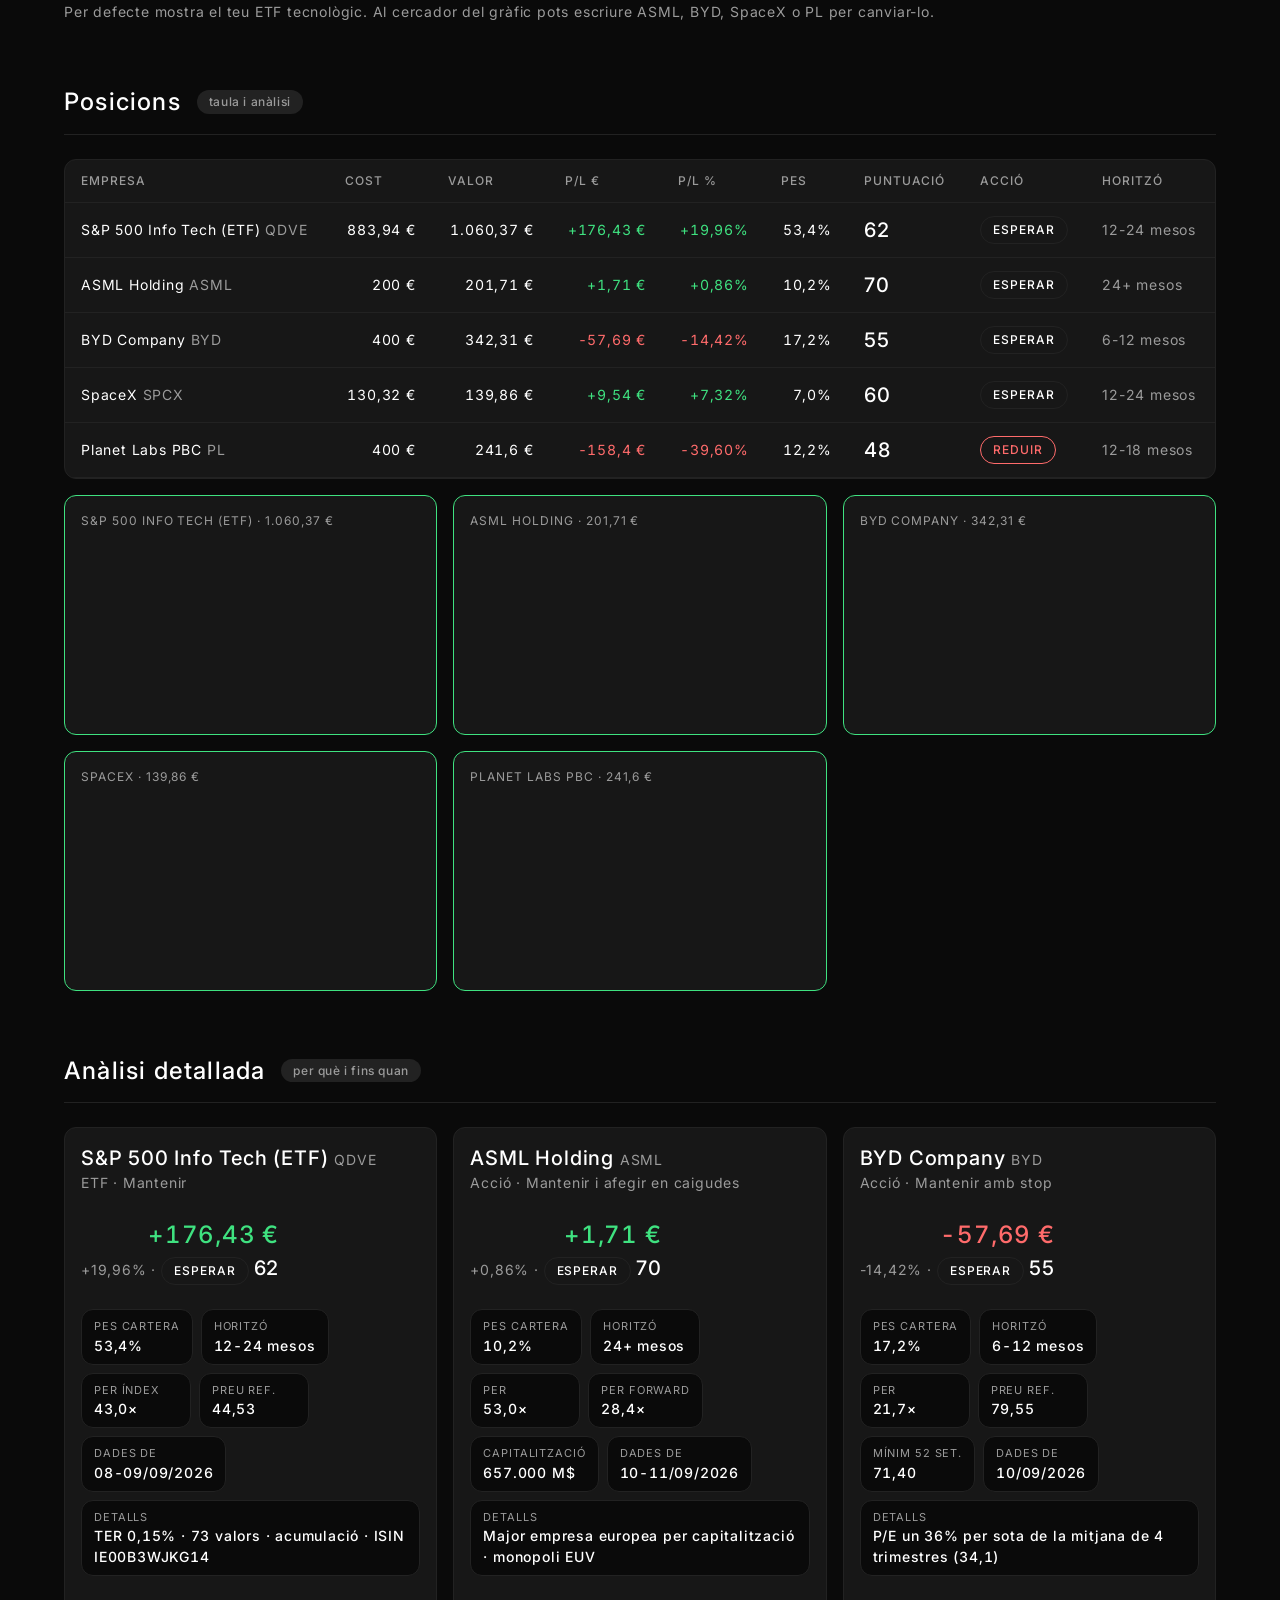
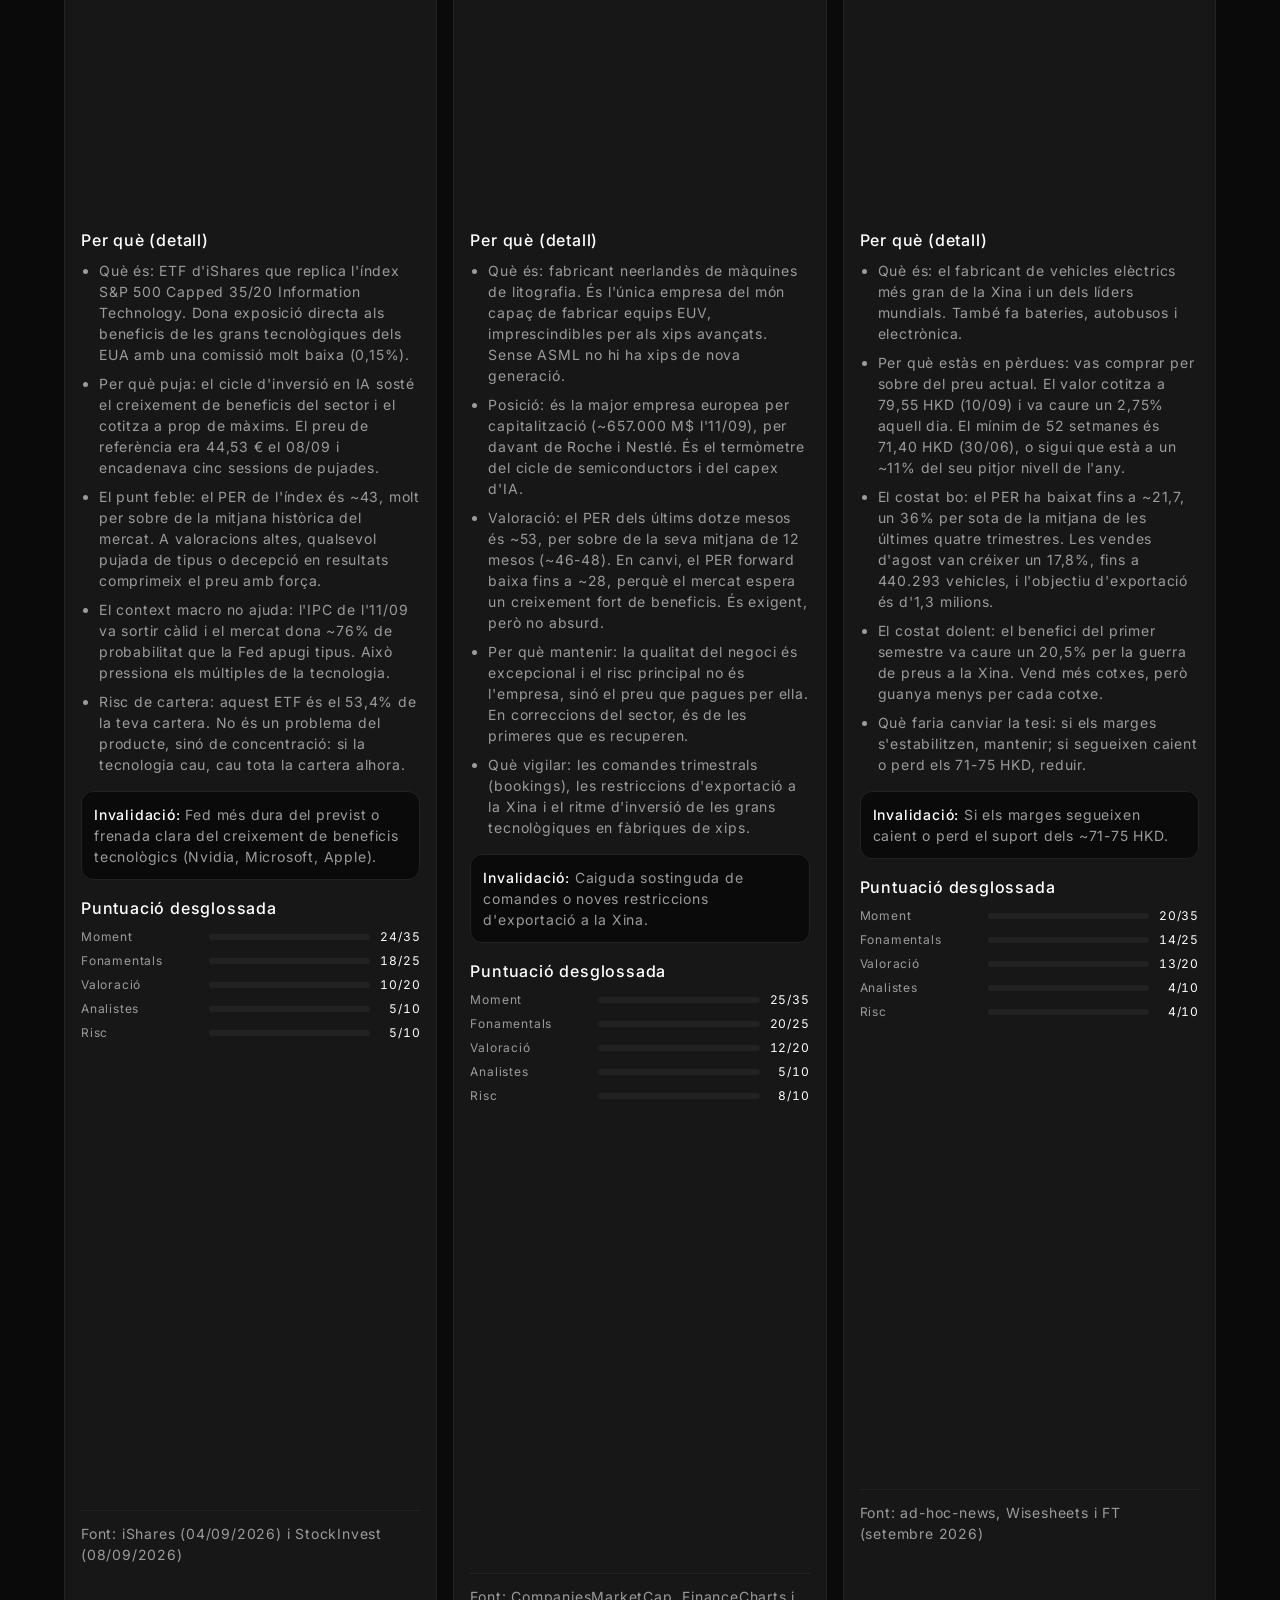
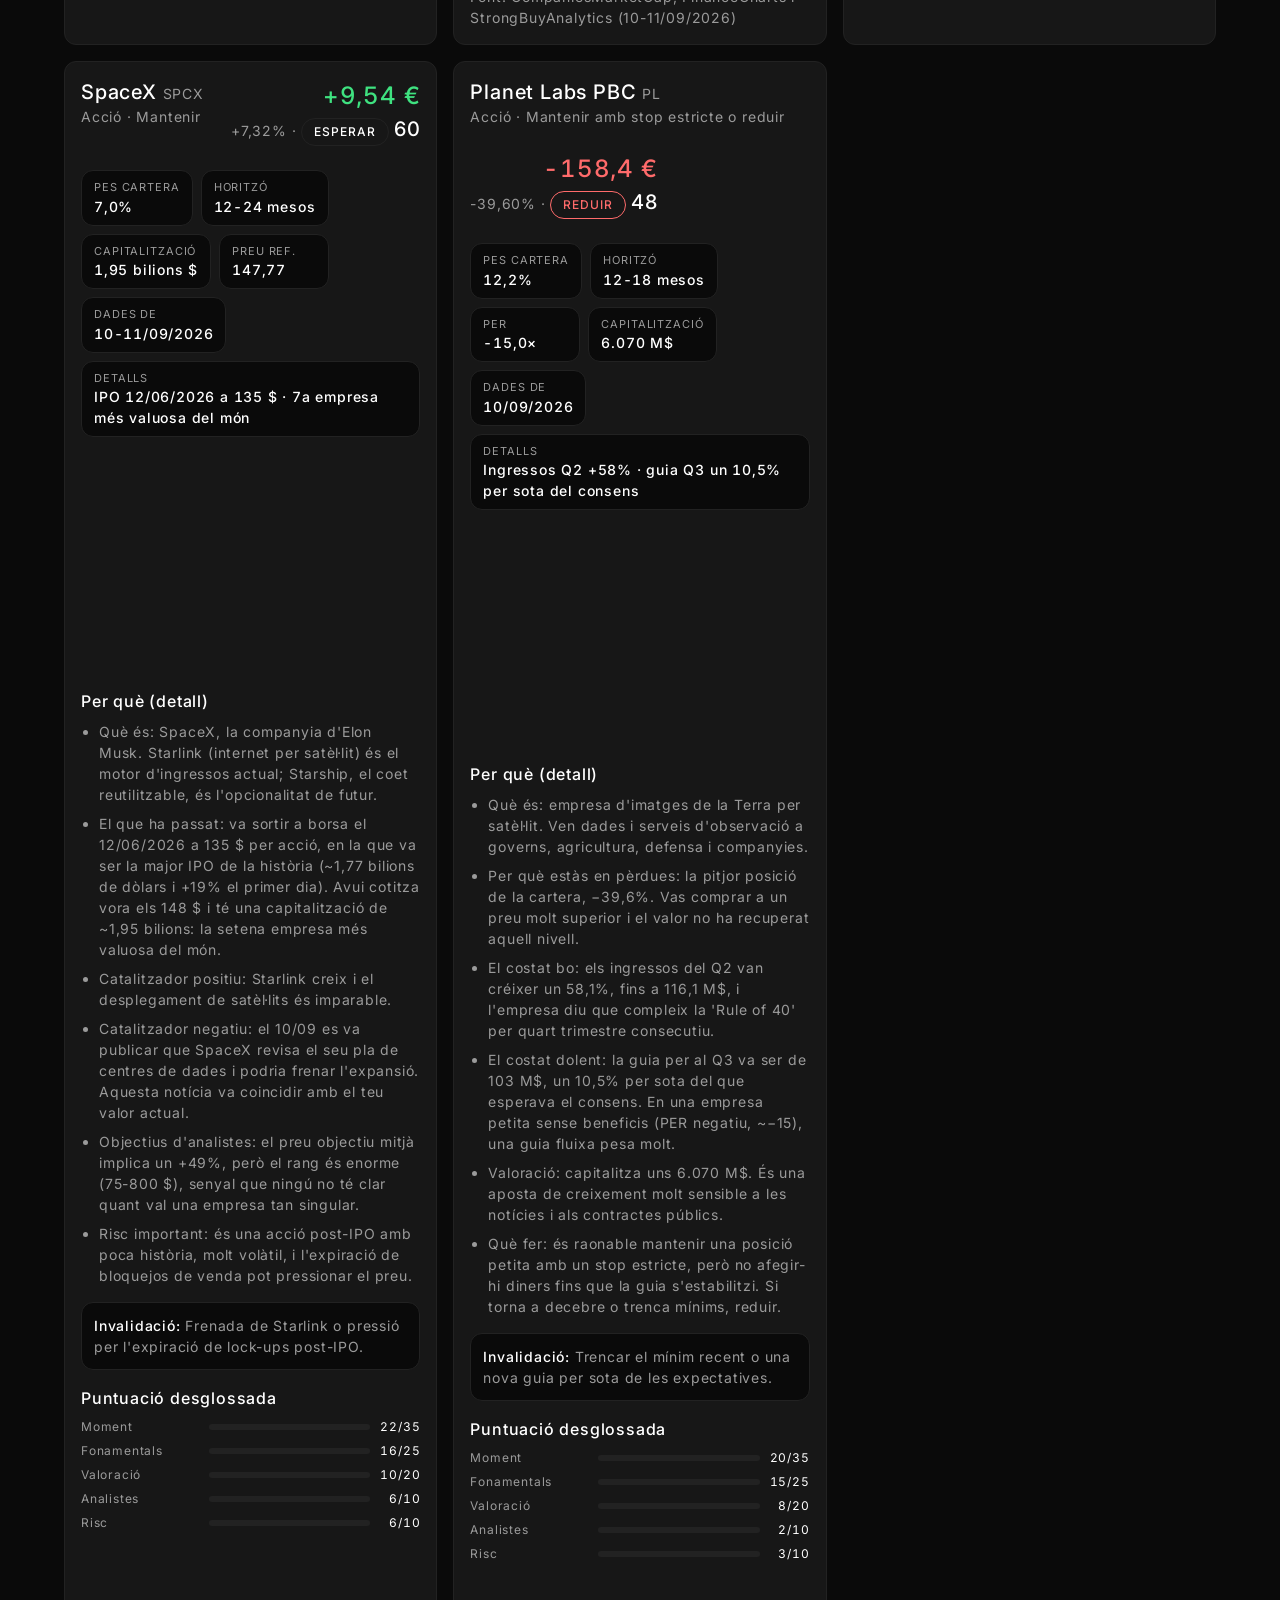
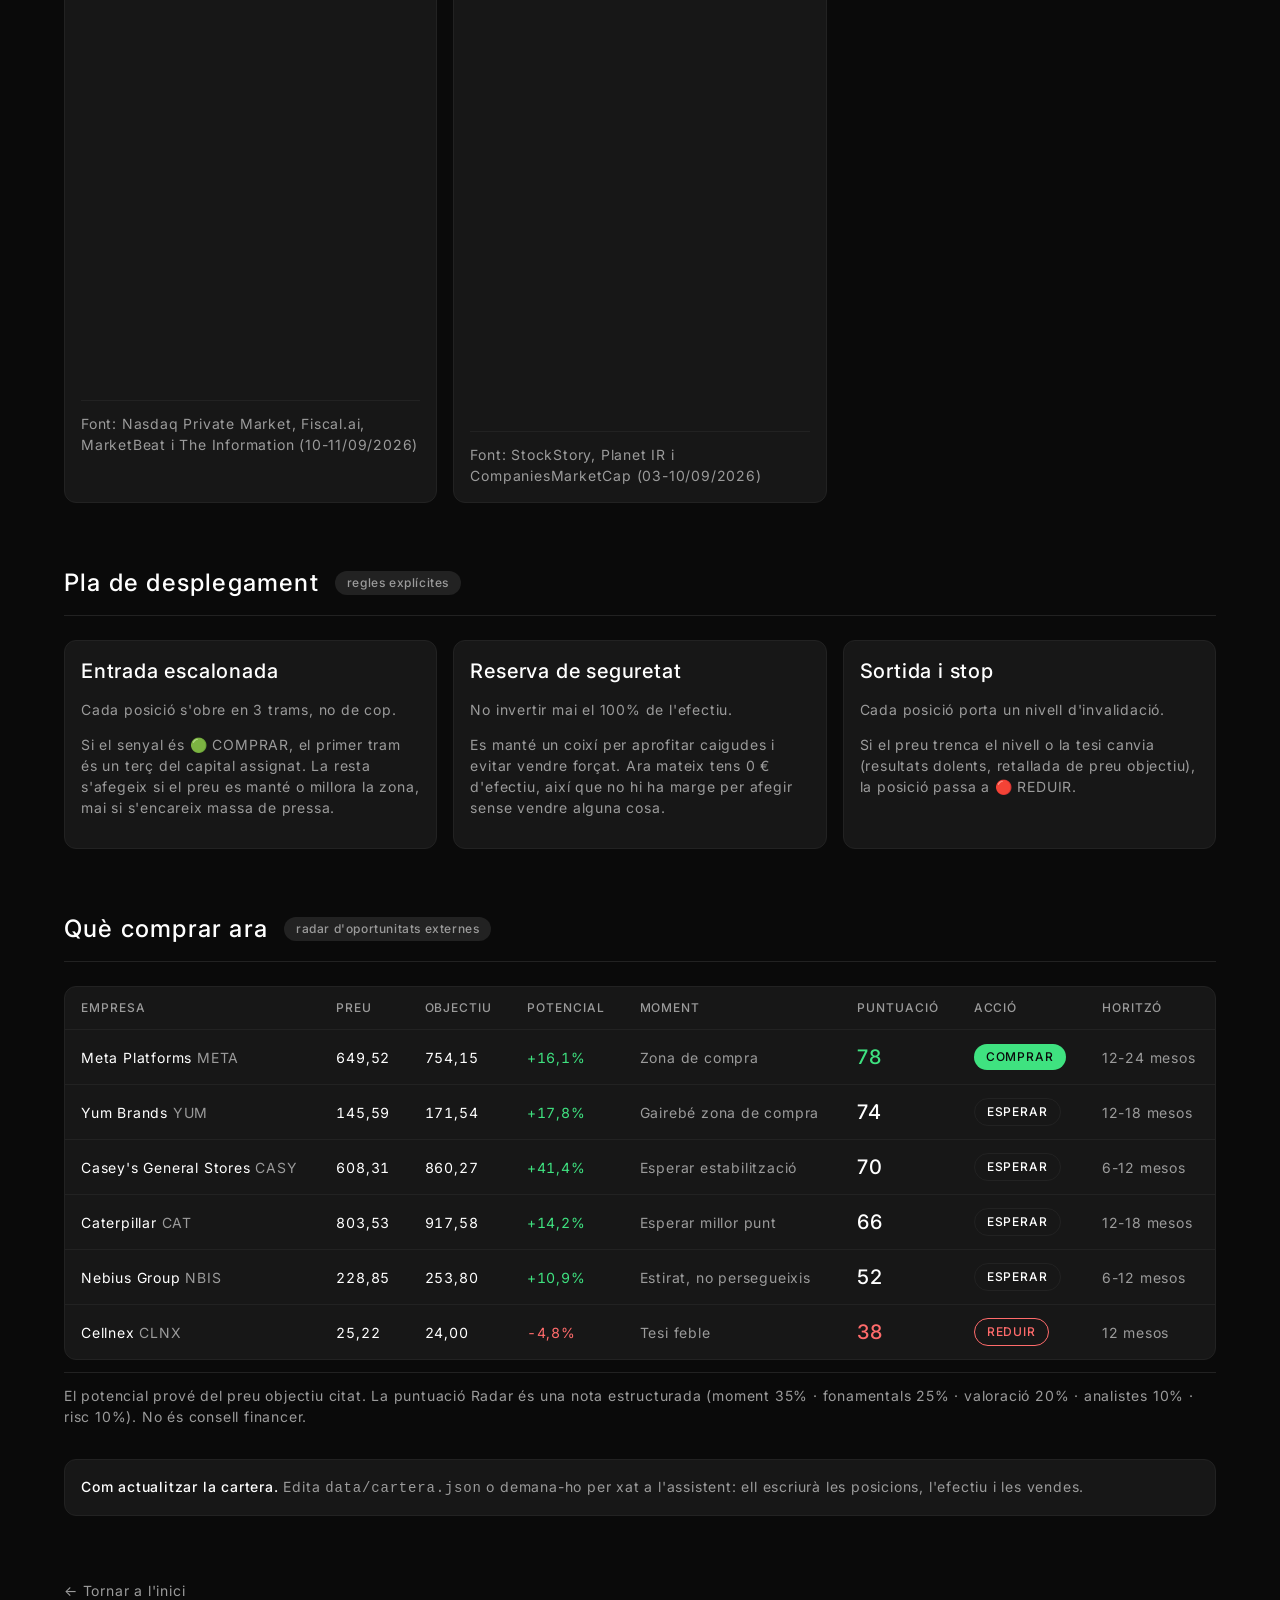
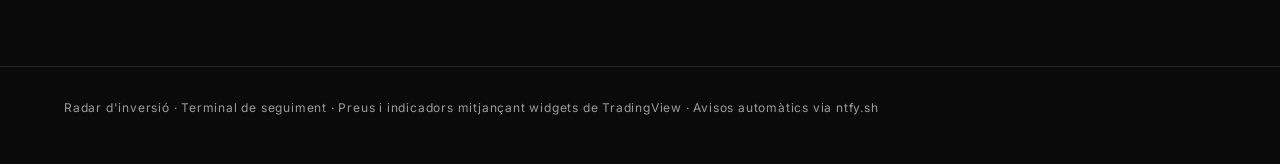
==== commit 109fed90: "analisi detallada amb desglossament de puntuacio, metrics i grafics tecnics" ====
--- a/cartera.html
+++ b/cartera.html
@@ -24,8 +24,8 @@
 <main class="wrap">
   <section class="hero">
     <div class="badge">La meva cartera · 11/09/2026</div>
-    <h1>Què tinc i què he de fer.</h1>
-    <p>Valor, resultat i estat de cada posició, amb preu en directe, puntuació i etiqueta d'acció. Tot amb la font de cada dada. No és assessorament financer.</p>
+    <h1>Què tinc, per què, i fins quan.</h1>
+    <p>Cada posició amb el resultat, les mètriques que justifiquen la decisió, el desglossament de la puntuació, la tesi detallada i el gràfic en directe. No és assessorament financer.</p>
   </section>
 
   <h2 class="section-title">Resum <span class="pill">valors de la captura</span></h2>
@@ -33,7 +33,7 @@
     <div class="stat live">
       <div class="lbl">Valor actual</div>
       <div class="val" id="s-valor">— €</div>
-      <div class="sub" id="s-posicions">— posicions</div>
+      <div class="sub" id="s-plpct">—</div>
     </div>
     <div class="stat">
       <div class="lbl">Cost</div>
@@ -43,7 +43,7 @@
     <div class="stat">
       <div class="lbl">Resultat (P/L)</div>
       <div class="val" id="s-pl">— €</div>
-      <div class="sub" id="s-plpct">—</div>
+      <div class="sub">Guany o pèrdua acumulada</div>
     </div>
     <div class="stat">
       <div class="lbl">Efectiu disponible</div>
@@ -53,7 +53,11 @@
   </div>
   <div class="notice" id="s-alerta" hidden></div>
 
-  <h2 class="section-title">Posicions <span class="pill">preu en directe als gràfics</span></h2>
+  <h2 class="section-title">Gràfic principal <span class="pill">cambia el símbol al cercador del gràfic</span></h2>
+  <div class="big-chart" data-bigchart="XETR:QDVE"></div>
+  <p class="source" style="margin-top:8px">Per defecte mostra el teu ETF tecnològic. Al cercador del gràfic pots escriure ASML, BYD, SpaceX o PL per canviar-lo.</p>
+
+  <h2 class="section-title">Posicions <span class="pill">taula i anàlisi</span></h2>
   <div class="table-wrap">
     <table class="portfolio-table">
       <thead>
@@ -62,15 +66,15 @@
           <th>Pes</th><th>Puntuació</th><th>Acció</th><th>Horitzó</th>
         </tr>
       </thead>
-      <tbody id="posicions-body">
+      <tbody id="portfolio-body">
         <tr><td colspan="9" class="lbl">Carregant…</td></tr>
       </tbody>
     </table>
   </div>
   <div class="grid" id="portfolio-widgets" style="margin-top:16px"></div>
 
-  <h2 class="section-title">Anàlisi posició a posició <span class="pill">per què i fins quan</span></h2>
-  <div class="grid" id="analisi"></div>
+  <h2 class="section-title">Anàlisi detallada <span class="pill">per què i fins quan</span></h2>
+  <div class="grid" id="portfolio-analysis"></div>
 
   <h2 class="section-title">Pla de desplegament <span class="pill">regles explícites</span></h2>
   <div class="grid">
@@ -91,7 +95,7 @@
     </div>
   </div>
 
-  <h2 class="section-title">Què comprar ara <span class="pill">radar d'oportunitats</span></h2>
+  <h2 class="section-title">Què comprar ara <span class="pill">radar d'oportunitats externes</span></h2>
   <div class="table-wrap">
     <table class="market-table">
       <thead>
@@ -116,103 +120,11 @@
 
 <footer class="site">
   <div class="wrap">
-    Radar d'inversió · Terminal de seguiment · Preus mitjançant widgets de TradingView · Avisos automàtics via ntfy.sh
+    Radar d'inversió · Terminal de seguiment · Preus i indicadors mitjançant widgets de TradingView · Avisos automàtics via ntfy.sh
   </div>
 </footer>
 
-<script>
-(function () {
-  function getJSON(url) {
-    if (location.protocol === "file:") return Promise.reject(new Error("file://"));
-    return fetch(url, { cache: "no-store" }).then(function (r) { return r.json(); });
-  }
-  function fmt(n, d) {
-    if (n === null || n === undefined) return "—";
-    return n.toLocaleString("ca-ES", { minimumFractionDigits: d || 0, maximumFractionDigits: d || 2 });
-  }
-  var ACTION = {
-    buy: { cls: "buy", label: "COMPRAR" },
-    wait: { cls: "wait", label: "ESPERAR" },
-    reduce: { cls: "reduce", label: "REDUIR" }
-  };
-  function scoreCls(s) { return s >= 75 ? "high" : (s >= 45 ? "mid" : "low"); }
-
-  Promise.all([
-    getJSON("data/cartera.json").catch(function () { return null; }),
-    getJSON("data/radar.json").catch(function () { return null; })
-  ]).then(function (res) {
-    var c = res[0], radar = res[1];
-    if (c) {
-      var r = c.resum || {};
-      document.getElementById("s-valor").textContent = fmt(r.valor_total) + " €";
-      document.getElementById("s-cost").textContent = fmt(r.cost_total) + " €";
-      var pl = r.pl_total;
-      var plEl = document.getElementById("s-pl");
-      plEl.textContent = (pl > 0 ? "+" : "") + fmt(pl) + " €";
-      plEl.style.color = pl >= 0 ? "var(--color-signal-mint)" : "var(--color-signal-down)";
-      document.getElementById("s-plpct").textContent = (r.pl_pct > 0 ? "+" : "") + fmt(r.pl_pct, 2) + "% · " + (c.posicions || []).length + " posicions";
-      document.getElementById("s-efectiu").textContent = fmt(c.efectiu) + " €";
-      if (r.alerta_concentracio) {
-        var a = document.getElementById("s-alerta");
-        a.hidden = false;
-        a.innerHTML = "<b>Vigila la concentració.</b> " + r.alerta_concentracio;
-      }
-
-      var body = document.getElementById("posicions-body");
-      var analisi = document.getElementById("analisi");
-      body.innerHTML = ""; analisi.innerHTML = "";
-      (c.posicions || []).forEach(function (p) {
-        var act = ACTION[p.accio] || ACTION.wait;
-        var up = p.pl_eur >= 0;
-        var tr = document.createElement("tr");
-        tr.innerHTML =
-          "<td>" + p.nom + " <span class='lbl'>" + p.ticker + "</span></td>" +
-          "<td class='num'>" + fmt(p.cost) + " €</td>" +
-          "<td class='num'>" + fmt(p.valor_actual) + " €</td>" +
-          "<td class='num " + (up ? "up" : "down") + "'>" + (up ? "+" : "") + fmt(p.pl_eur) + " €</td>" +
-          "<td class='num " + (up ? "up" : "down") + "'>" + (up ? "+" : "") + fmt(p.pl_pct, 2) + "%</td>" +
-          "<td class='num'>" + fmt(p.pes_pct, 1) + "%</td>" +
-          "<td><span class='score " + scoreCls(p.score) + "'>" + p.score + "</span></td>" +
-          "<td><span class='action " + act.cls + "'>" + act.label + "</span></td>" +
-          "<td class='lbl'>" + (p.horitzo || "—") + "</td>";
-        body.appendChild(tr);
-
-        var card = document.createElement("div");
-        card.className = "card";
-        card.innerHTML =
-          "<h3>" + p.nom + " <span class='ticker'>" + p.ticker + "</span></h3>" +
-          "<div class='meta'>" + (p.moment || "") + " · Horitzó " + (p.horitzo || "—") + " · " + (p.tipus || "") + "</div>" +
-          "<div class='row'><b>Tesi:</b> <span>" + (p.tesi || "") + "</span></div>" +
-          "<div class='row'><b>Invalidació:</b> <span>" + (p.invalidacio || "") + "</span></div>" +
-          "<div class='risk'><b>Risc:</b> " + (p.risc || "") + "</div>";
-        analisi.appendChild(card);
-      });
-    }
-
-    if (!radar) return;
-    var tb = document.getElementById("radar-body");
-    tb.innerHTML = "";
-    (radar.empreses || []).forEach(function (e) {
-      if (e.cartera) return;
-      var a = ACTION[e.action] || ACTION.wait;
-      var upCls = (e.upside_pct >= 0) ? "up" : "down";
-      var upTxt = (e.upside_pct === null || e.upside_pct === undefined) ? "—"
-        : (e.upside_pct > 0 ? "+" : "") + fmt(e.upside_pct, 1) + "%";
-      var tr = document.createElement("tr");
-      tr.innerHTML =
-        "<td>" + e.name + " <span class='lbl'>" + e.ticker + "</span></td>" +
-        "<td class='num'>" + (e.price ? fmt(e.price, 2) : "—") + "</td>" +
-        "<td class='num'>" + (e.target ? fmt(e.target, 2) : "—") + "</td>" +
-        "<td class='num " + upCls + "'>" + upTxt + "</td>" +
-        "<td class='lbl'>" + (e.moment || "—") + "</td>" +
-        "<td><span class='score " + scoreCls(e.score) + "'>" + e.score + "</span></td>" +
-        "<td><span class='action " + a.cls + "'>" + a.label + "</span></td>" +
-        "<td class='lbl'>" + (e.horitzo || "—") + "</td>";
-      tb.appendChild(tr);
-    });
-  });
-})();
-</script>
 <script src="assets/widgets.js"></script>
+<script src="assets/portfolio.js"></script>
 </body>
 </html>
--- a/assets/style.css
+++ b/assets/style.css
@@ -485,6 +485,39 @@
   font-size: 12px;
 }
 
+/* ==== Anàlisi de posicions ==== */
+.pos-card { display: flex; flex-direction: column; gap: var(--spacing-16); }
+.pos-card .pos-top { display: flex; justify-content: space-between; align-items: flex-start; gap: var(--spacing-16); flex-wrap: wrap; }
+.pos-card .pos-top h3 { margin: 0; }
+.pos-card .pl-big { font-size: var(--text-heading-sm); font-weight: 500; font-variant-numeric: tabular-nums; }
+
+.metrics { display: flex; flex-wrap: wrap; gap: var(--spacing-8); }
+.metric {
+  border: 1px solid var(--color-graphite);
+  border-radius: var(--radius-cards);
+  padding: 8px 12px;
+  min-width: 110px;
+  background: var(--color-abyss);
+}
+.metric .k { font-size: 11px; letter-spacing: 0.08em; text-transform: uppercase; color: var(--color-ash); }
+.metric .v { font-size: var(--text-caption); font-weight: 500; color: var(--color-chalk); font-variant-numeric: tabular-nums; }
+
+.score-detail { display: flex; flex-direction: column; gap: 6px; }
+.score-detail .sd-row { display: grid; grid-template-columns: 120px 1fr 42px; align-items: center; gap: var(--spacing-8); font-size: 12px; color: var(--color-ash); }
+.score-detail .sd-bar { height: 6px; border-radius: 999px; background: var(--color-graphite); overflow: hidden; }
+.score-detail .sd-fill { height: 100%; background: var(--color-signal-mint); border-radius: 999px; }
+.score-detail .sd-fill.low { background: var(--color-signal-down); }
+.score-detail .sd-val { text-align: right; font-variant-numeric: tabular-nums; color: var(--color-chalk); }
+
+.analysis ul { margin: 0; padding-left: 18px; }
+.analysis li { font-size: var(--text-caption); color: var(--color-ash); margin-bottom: 8px; }
+.analysis li b { color: var(--color-chalk); font-weight: 500; }
+.analysis h4 { margin: 0 0 var(--spacing-8); font-size: var(--text-body); font-weight: 500; }
+
+.chart-slot { min-height: 220px; }
+.tech-slot { min-height: 420px; }
+.big-chart { height: 560px; border: 1px solid var(--color-graphite); border-radius: var(--radius-cards); overflow: hidden; background: var(--color-carbon); }
+
 @media (max-width: 720px) {
   .hero h1 { font-size: 40px; }
   .report-item { flex-wrap: wrap; }
